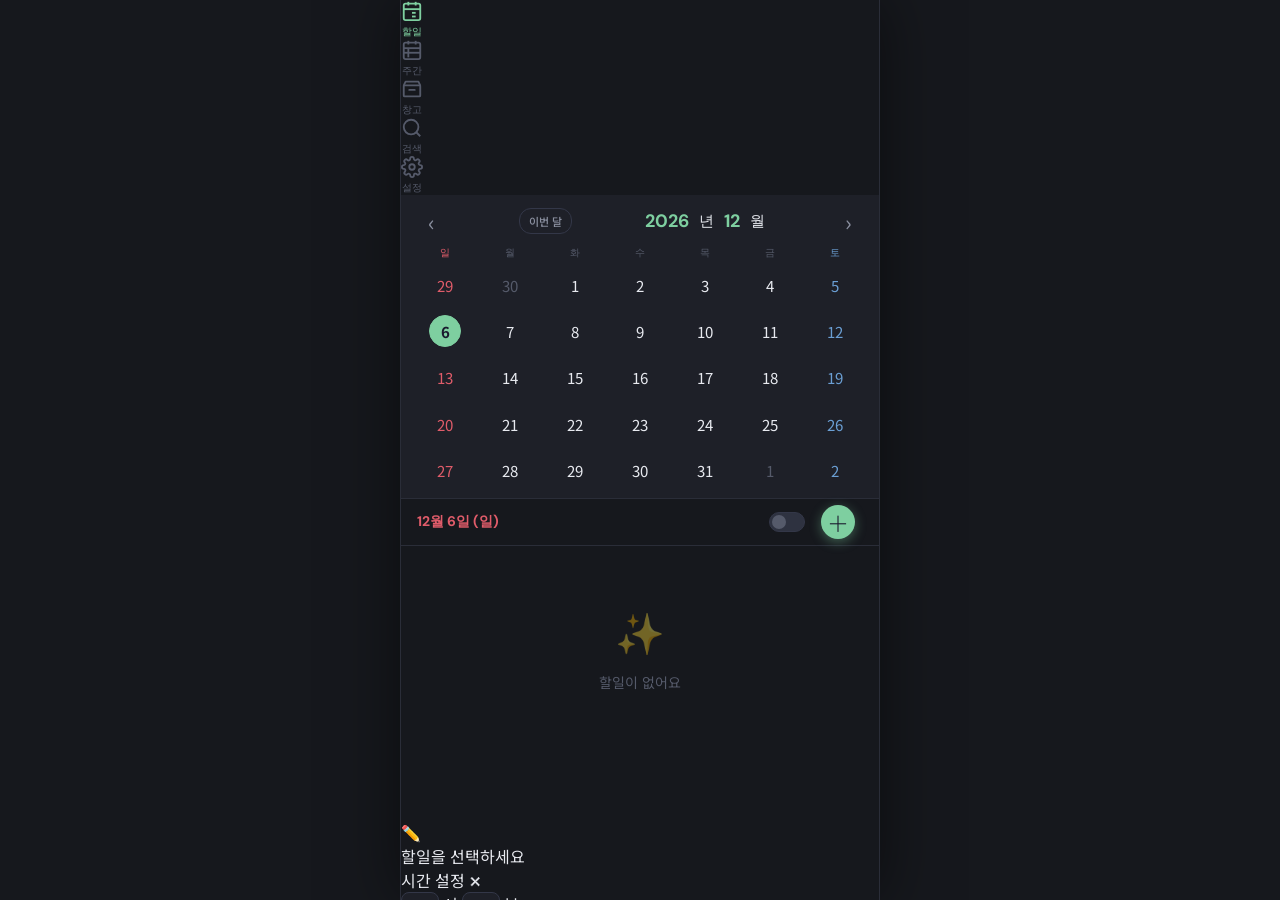
==== index-pc.html @ 47e77995 "Add files via upload" ====
<!DOCTYPE html>
<html lang="ko">
<head>
  <meta charset="UTF-8" />
  <meta name="viewport" content="width=device-width, initial-scale=1.0" />
  <meta name="theme-color" content="#1a1a2e" />
  
  <link rel="icon" href="favicon.png" type="image/png" />
  
  <title>똑비서 PC</title>
  <link rel="stylesheet" href="css/style.css" />
  <link rel="stylesheet" href="css/style-pc.css" />
  <link rel="preconnect" href="https://fonts.googleapis.com" />
  <link href="https://fonts.googleapis.com/css2?family=Noto+Sans+KR:wght@300;400;500;700&family=DM+Sans:wght@300;400;500&display=swap" rel="stylesheet" />
  <style>
    #splash-screen {
      position: fixed; inset: 0; background: #16181d;
      display: flex; align-items: center; justify-content: center; z-index: 9999;
    }
    #splash-logo { width: 420px; height: 420px; animation: splash-pulse 1.8s ease-in-out infinite; }
    @keyframes splash-pulse {
      0%,100% { opacity:1; transform:scale(1); }
      50%      { opacity:0.75; transform:scale(0.96); }
    }
    @keyframes spin { to { transform:rotate(360deg); } }
  </style>
</head>
<body class="pc-layout">
<script>
  if (localStorage.getItem('zq7k39xr_lightmode') === '1') document.body.classList.add('light-mode');
</script>

<!-- 스플래시 -->
<div id="splash-screen">
  <img id="splash-logo" src="logo2.png" alt="똑비서" />
  <script>
    (function () {
      // 저장된 테마를 스플래시 표시 전에 미리 적용 (배경색은 style.css의 테마별 규칙 사용)
      var LEGACY = { sage: 'light', navy: 'dark' };
      var COLORS = ['sky', 'rose', 'lavender', 'cream', 'apricot', 'mint', 'mocha', 'gray'];
      var t = localStorage.getItem('zq7k39xr_app-theme') || (localStorage.getItem('zq7k39xr_lightmode') === '1' ? 'light' : 'dark');
      if (LEGACY[t]) t = LEGACY[t];
      if (t === 'light') document.body.classList.add('light-mode');
      else if (COLORS.indexOf(t) !== -1) document.body.classList.add('theme-' + t, 'theme-active');
    })();
  </script>
</div>

<!-- ===== 앱: 3열 그리드 ===== -->
<div id="app" style="display:none">

  <!-- ── 좌측: 탭4개 + 달력 ── -->
  <div id="pc-left">

    <!-- 탭 버튼 4개 -->
    <div id="pc-nav-tabs">
      <button class="pc-nav-btn nav-btn active" data-tab="todo" id="nav-todo">
        <svg viewBox="0 0 24 24" fill="none" stroke="currentColor" stroke-width="2">
          <rect x="3" y="4" width="18" height="18" rx="2"/>
          <line x1="16" y1="2" x2="16" y2="6"/><line x1="8" y1="2" x2="8" y2="6"/>
          <line x1="3" y1="10" x2="21" y2="10"/>
          <line x1="8" y1="14" x2="8.01" y2="14" stroke-width="3"/><line x1="12" y1="14" x2="16" y2="14"/>
          <line x1="8" y1="18" x2="8.01" y2="18" stroke-width="3"/><line x1="12" y1="18" x2="16" y2="18"/>
        </svg>
        <span>할일</span>
      </button>
      <button class="pc-nav-btn nav-btn" data-tab="weekly" id="nav-weekly">
        <svg viewBox="0 0 24 24" fill="none" stroke="currentColor" stroke-width="2">
          <rect x="3" y="4" width="18" height="18" rx="2"/>
          <line x1="16" y1="2" x2="16" y2="6"/><line x1="8" y1="2" x2="8" y2="6"/>
          <line x1="3" y1="10" x2="21" y2="10"/>
          <line x1="3" y1="15" x2="21" y2="15"/>
          <line x1="8" y1="10" x2="8" y2="20"/>
        </svg>
        <span>주간</span>
      </button>
      <button class="pc-nav-btn nav-btn" data-tab="storage" id="nav-storage">
        <svg viewBox="0 0 24 24" fill="none" stroke="currentColor" stroke-width="2" stroke-linecap="round" stroke-linejoin="round">
          <path d="M3 8l2-4h14l2 4"/>
          <rect x="3" y="8" width="18" height="12" rx="1"/>
          <line x1="9" y1="13" x2="15" y2="13"/>
        </svg>
        <span>창고</span>
      </button>
      <button class="pc-nav-btn nav-btn" data-tab="search" id="nav-search">
        <svg viewBox="0 0 24 24" fill="none" stroke="currentColor" stroke-width="2">
          <circle cx="11" cy="11" r="8"/>
          <line x1="21" y1="21" x2="16.65" y2="16.65"/>
        </svg>
        <span>검색</span>
      </button>
      <button class="pc-nav-btn nav-btn" data-tab="settings" id="nav-settings">
        <svg viewBox="0 0 24 24" fill="none" stroke="currentColor" stroke-width="2">
          <circle cx="12" cy="12" r="3"/>
          <path d="M19.4 15a1.65 1.65 0 0 0 .33 1.82l.06.06a2 2 0 0 1-2.83 2.83l-.06-.06a1.65 1.65 0 0 0-1.82-.33 1.65 1.65 0 0 0-1 1.51V21a2 2 0 0 1-4 0v-.09A1.65 1.65 0 0 0 9 19.4a1.65 1.65 0 0 0-1.82.33l-.06.06a2 2 0 0 1-2.83-2.83l.06-.06A1.65 1.65 0 0 0 4.68 15a1.65 1.65 0 0 0-1.51-1H3a2 2 0 0 1 0-4h.09A1.65 1.65 0 0 0 4.6 9a1.65 1.65 0 0 0-.33-1.82l-.06-.06a2 2 0 0 1 2.83-2.83l.06.06A1.65 1.65 0 0 0 9 4.68a1.65 1.65 0 0 0 1-1.51V3a2 2 0 0 1 4 0v.09a1.65 1.65 0 0 0 1 1.51 1.65 1.65 0 0 0 1.82-.33l.06-.06a2 2 0 0 1 2.83 2.83l-.06.06A1.65 1.65 0 0 0 19.4 9a1.65 1.65 0 0 0 1.51 1H21a2 2 0 0 1 0 4h-.09a1.65 1.65 0 0 0-1.51 1z"/>
        </svg>
        <span>설정</span>
      </button>
    </div>

    <!-- 달력 (항상 표시) -->
    <div id="calendar-section">
      <div id="calendar-header">
        <button id="cal-prev" class="cal-nav">&#8249;</button>
        <button id="cal-thismonth-btn" class="cal-thismonth-btn">이번 달</button>
        <div id="cal-title">
          <span id="cal-year" class="cal-year-btn"></span>년
          <span id="cal-month" class="cal-month-btn"></span>월
        </div>
        <button id="cal-next" class="cal-nav">&#8250;</button>
      </div>
      <div id="calendar-weekdays">
        <span class="wd sun">일</span><span class="wd">월</span><span class="wd">화</span>
        <span class="wd">수</span><span class="wd">목</span><span class="wd">금</span><span class="wd sat">토</span>
      </div>
      <div id="calendar-grid"></div>
    </div>

    <!-- 달력 아래 남은 공간 -->
    <div id="pc-left-footer"></div>

  </div><!-- /pc-left -->

  <!-- ── 중앙: 날짜줄 + 할일목록 ── -->
  <div id="pc-center">

    <!-- 날짜줄: 년월일 + 토글 + 추가버튼 -->
    <div id="selected-date-bar">
      <span id="selected-date-label"></span><span id="lunar-date-label"></span>
      <div id="date-bar-actions" style="visibility:hidden">
        <button id="lightmode-toggle" title="라이트/다크 모드">
          <div class="lm-toggle-track"><div class="lm-toggle-thumb"></div></div>
        </button>
        <!-- JS 호환용, CSS로 숨김 -->
        <button id="cal-toggle-btn" style="display:none">
          <svg id="cal-toggle-icon" viewBox="0 0 24 24" fill="none" stroke="currentColor" stroke-width="2.5" stroke-linecap="round" stroke-linejoin="round">
            <polyline points="18 15 12 9 6 15"></polyline>
          </svg>
        </button>
        <button id="fab-add">＋</button>
      </div>
    </div>

    <!-- 할일 탭 -->
    <div id="tab-todo" class="tab-content active">
      <div id="todo-list-section">
        <ul id="todo-list"></ul>
      </div>
    </div>

    <!-- 주간 탭 -->
    <div id="tab-weekly" class="tab-content">
      <div id="weekly-header">
        <button id="week-prev" class="week-nav">&#8249;</button>
        <span id="week-range-label"></span>
        <div id="week-header-right">
          <button id="week-important-btn" class="week-filter-btn">중요</button>
          <button id="week-next" class="week-nav">&#8250;</button>
        </div>
      </div>
      <div id="week-day-row-wrap"><div id="week-day-row"></div></div>
      <div id="week-selected-bar"><span id="week-selected-label"></span></div>
      <div id="weekly-list-section"><div id="weekly-todo-list"></div></div>
    </div>

    <!-- 창고 탭 -->
    <div id="tab-storage" class="tab-content">
      <div id="storage-header">
        <span id="storage-header-title">곧 할 일들</span>
      </div>
      <div id="storage-list-section">
        <div id="storage-todo-list"></div>
      </div>
    </div>

    <!-- 검색 탭 -->
    <div id="tab-search" class="tab-content">
      <div id="search-container">
        <div id="search-input-wrap">
          <input type="text" id="search-input" placeholder="검색어를 입력하세요..." />
          <button id="search-clear">✕</button>
        </div>
        <ul id="search-results"></ul>
      </div>
    </div>

  </div><!-- /pc-center -->

  <!-- ── 우측: 모달 표시 영역 ── -->
  <div id="pc-right">
    <div id="pc-right-placeholder">
      <div class="pc-right-empty-icon">✏️</div>
      <div>할일을 선택하세요</div>
    </div>

    <!-- 할일 모달: #pc-right 안에 위치해야 position:absolute가 올바르게 동작 -->
    <div id="modal-overlay" class="hidden">
      <div id="modal-box">
        <div id="modal-header">
          <span id="modal-title-label">할일 추가</span>
          <button id="modal-close">✕</button>
        </div>
        <div id="modal-title-row">
          <input type="text" id="input-title" size="1" placeholder="할일을 입력하세요..." autocomplete="off" />
          <label id="detail-toggle-label">
            <input type="checkbox" id="detail-toggle" />
            <span>상세</span>
          </label>
        </div>
        <div id="detail-section" class="hidden">
          <div class="detail-row">
            <label class="detail-label">중요도</label>
            <div id="importance-btns">
              <button class="imp-btn" data-val="0">없음</button>
              <button class="imp-btn" data-val="1">낮음</button>
              <button class="imp-btn" data-val="2">보통</button>
              <button class="imp-btn" data-val="3">높음</button>
            </div>
            <div id="flags-column">
              <label id="weekly-flag-label">
                <input type="checkbox" id="input-weekly-flag" />
                <span>주간</span>
              </label>
              <label id="storage-flag-label">
                <input type="checkbox" id="storage-flag-toggle" />
                <span>창고</span>
              </label>
            </div>
          </div>
          <div class="detail-row">
            <label class="detail-label">메모</label>
            <textarea id="input-memo" cols="1" placeholder="메모 (선택사항)"></textarea>
          </div>
          <div class="detail-row">
            <label class="detail-label">날짜</label>
            <input type="date" id="input-date" />
          </div>
          <div class="detail-row">
            <label class="detail-label">상기</label>
            <input type="number" id="input-remind" placeholder="0" min="0" max="30" value="0" />
            <span class="detail-unit">일 전</span>
            <button id="repeat-btn" class="repeat-btn" title="반복 설정">🔁 반복</button>
            <div id="remind-flags-column">
              <div class="remind-flag-slot">
                <label id="checklist-toggle-label">
                  <input type="checkbox" id="checklist-toggle" />
                  <span>리스트</span>
                </label>
                <button id="checklist-open-btn" class="checklist-open-btn hidden">☑ 리스트</button>
              </div>
              <div class="remind-flag-slot">
                <label id="time-toggle-label">
                  <input type="checkbox" id="time-toggle" />
                  <span>시간</span>
                </label>
                <button id="time-open-btn" class="time-open-btn hidden">🕒 시간</button>
              </div>
            </div>
          </div>
        </div>
        <button id="modal-save">저장</button>
      </div>
    </div>

    <!-- 반복 설정 / 체크리스트 / 반복수정: #pc-right 안에서 하단에 표시 -->
    <div id="repeat-overlay" class="hidden">
      <div id="repeat-box">
        <div id="repeat-header">
          <span>반복 설정</span>
          <button id="repeat-modal-close">✕</button>
        </div>
        <div id="rtype-row">
          <button class="rtype-btn active" data-type="none">없음</button>
          <button class="rtype-btn" data-type="daily">매일</button>
          <button class="rtype-btn" data-type="weekly">매주</button>
          <button class="rtype-btn" data-type="monthly">매월</button>
          <button class="rtype-btn" data-type="yearly">매년</button>
          <button class="rtype-btn" data-type="custom">커스텀</button>
        </div>
        <div id="repeat-weekly-wrap" class="repeat-detail hidden">
          <label class="repeat-sub-label">요일 선택</label>
          <div id="repeat-weekday-btns">
            <button class="rday-btn" data-d="0">일</button><button class="rday-btn" data-d="1">월</button>
            <button class="rday-btn" data-d="2">화</button><button class="rday-btn" data-d="3">수</button>
            <button class="rday-btn" data-d="4">목</button><button class="rday-btn" data-d="5">금</button>
            <button class="rday-btn" data-d="6">토</button>
          </div>
        </div>
        <div id="repeat-monthly-wrap" class="repeat-detail hidden">
          <div id="repeat-monthly-mode-row">
            <button class="rmonth-mode-btn active" data-mode="day">N일</button>
            <button class="rmonth-mode-btn" data-mode="week">X째주 Y요일</button>
          </div>
          <div id="repeat-monthly-day-wrap" class="repeat-option">
            <label>매월</label>
            <input type="number" id="repeat-monthly-day" min="1" max="31" placeholder="1" />
            <span>일</span>
          </div>
          <div id="repeat-monthly-week-wrap" class="repeat-option hidden">
            <select id="repeat-monthly-week">
              <option value="1">첫째</option><option value="2">둘째</option>
              <option value="3">셋째</option><option value="4">넷째</option><option value="5">마지막</option>
            </select>
            <select id="repeat-monthly-weekday">
              <option value="0">일요일</option><option value="1">월요일</option><option value="2">화요일</option>
              <option value="3">수요일</option><option value="4">목요일</option><option value="5">금요일</option>
              <option value="6">토요일</option>
            </select>
          </div>
        </div>
        <div id="repeat-yearly-wrap" class="repeat-detail hidden">
          <div class="repeat-option">
            <label id="repeat-yearly-label">매년</label>
            <select id="repeat-yearly-month">
              <option value="1">1월</option><option value="2">2월</option><option value="3">3월</option>
              <option value="4">4월</option><option value="5">5월</option><option value="6">6월</option>
              <option value="7">7월</option><option value="8">8월</option><option value="9">9월</option>
              <option value="10">10월</option><option value="11">11월</option><option value="12">12월</option>
            </select>
            <input type="number" id="repeat-yearly-day" min="1" max="31" placeholder="1" />
            <span>일</span>
          </div>
          <div class="repeat-option" style="gap:16px;">
            <label class="repeat-end-label"><input type="checkbox" id="repeat-yearly-lunar" /><span>음력</span></label>
            <label class="repeat-end-label"><input type="checkbox" id="repeat-yearly-birthday" /><span>생일</span></label>
          </div>
        </div>
        <div id="repeat-custom-wrap" class="repeat-detail hidden">
          <div id="repeat-custom-unit-row" style="margin-bottom:10px;">
            <button class="rmonth-mode-btn rcustom-unit-btn active" data-unit="day">일</button>
            <button class="rmonth-mode-btn rcustom-unit-btn" data-unit="week">주</button>
            <button class="rmonth-mode-btn rcustom-unit-btn" data-unit="month">개월</button>
            <button class="rmonth-mode-btn rcustom-unit-btn" data-unit="year">년</button>
          </div>
          <div class="repeat-option">
            <label>매</label>
            <input type="number" id="repeat-custom-interval" min="2" max="999" placeholder="2" />
            <span id="repeat-custom-unit-label">일마다</span>
          </div>
        </div>
        <div class="repeat-option">
          <label class="repeat-end-label">
            <input type="checkbox" id="repeat-end-toggle" />
            <span>종료일 설정</span>
          </label>
          <div id="repeat-end-date-wrap" class="hidden">
            <input type="date" id="repeat-end-date" />
          </div>
        </div>
        <div id="repeat-footer">
          <button id="repeat-cancel-btn" class="repeat-footer-btn cancel">취소</button>
          <button id="repeat-confirm-btn" class="repeat-footer-btn confirm">확인</button>
        </div>
      </div>
    </div>

    <div id="checklist-overlay" class="hidden">
      <div id="checklist-box">
        <div id="checklist-header">
          <span>체크 리스트</span>
          <button id="checklist-modal-close">✕</button>
        </div>
        <div id="checklist-items"></div>
        <div id="checklist-add-row">
          <input type="text" id="checklist-input" size="1" placeholder="" autocomplete="off" />
          <button id="checklist-add-btn">＋</button>
        </div>
        <div id="checklist-footer">
          <button id="checklist-cancel-btn" class="checklist-footer-btn cancel">취소</button>
          <button id="checklist-confirm-btn" class="checklist-footer-btn confirm">확인</button>
        </div>
      </div>
    </div>

    <div id="time-overlay" class="hidden">
      <div id="time-box">
        <div id="time-header">
          <span>시간 설정</span>
          <button id="time-modal-close">✕</button>
        </div>
        <div id="time-select-row">
          <select id="time-hour"></select>
          <span class="time-unit">시</span>
          <select id="time-minute"></select>
          <span class="time-unit">분</span>
        </div>
        <div id="time-footer">
          <button id="time-delete-btn" class="time-footer-btn delete hidden">삭제</button>
          <button id="time-cancel-btn" class="time-footer-btn cancel">취소</button>
          <button id="time-confirm-btn" class="time-footer-btn confirm">확인</button>
        </div>
      </div>
    </div>

    <div id="repeat-edit-overlay" class="hidden">
      <div id="repeat-edit-box">
        <div class="rds-title">반복 일정 수정</div>
        <button class="rds-btn" id="repeat-edit-only">이 날짜만 수정</button>
        <button class="rds-btn" id="repeat-edit-from">이 날짜 이후 모두 수정</button>
        <button class="rds-btn" id="repeat-edit-all">전체 수정</button>
        <button class="rds-btn cancel" id="repeat-edit-cancel">취소</button>
      </div>
    </div>

  </div>

  <!-- ── 구분선 드래그 핸들 (위치는 style-pc.css의 CSS 변수로 계산) ── -->
  <div id="pc-resizer-left"  class="pc-resizer" role="separator" aria-orientation="vertical" aria-label="달력 영역 너비 조절" tabindex="0" title="드래그: 너비 조절 / 더블클릭: 기본값"></div>
  <div id="pc-resizer-right" class="pc-resizer" role="separator" aria-orientation="vertical" aria-label="세부내역 영역 너비 조절" tabindex="0" title="드래그: 너비 조절 / 더블클릭: 기본값"></div>

</div><!-- /app -->

<!-- ===== 설정 패널 ===== -->
<div id="settings-overlay" class="hidden"></div>
<div id="settings-panel" class="hidden">
  <div id="settings-panel-header">
    <span>설정</span>
    <button id="settings-close">✕</button>
  </div>
  <div id="settings-menu">
    <button class="settings-menu-item" id="menu-habits">
      <span class="settings-menu-icon">✅</span>
      <span class="settings-menu-label">습관 트래커</span>
      <span class="settings-menu-arrow">›</span>
    </button>
    <button class="settings-menu-item" id="menu-dday">
      <span class="settings-menu-icon">⏳</span>
      <span class="settings-menu-label">디데이</span>
      <span class="settings-menu-arrow">›</span>
    </button>
    <button class="settings-menu-item" id="menu-bucket">
      <span class="settings-menu-icon">🪣</span>
      <span class="settings-menu-label">버킷 리스트</span>
      <span class="settings-menu-arrow">›</span>
    </button>
    <button class="settings-menu-item" id="menu-repeats">
      <span class="settings-menu-icon">🔁</span>
      <span class="settings-menu-label">반복함</span>
      <span class="settings-menu-arrow">›</span>
    </button>
    <button class="settings-menu-item" id="menu-theme">
      <span class="settings-menu-icon">🎨</span>
      <span class="settings-menu-label">테마</span>
      <span class="settings-menu-arrow">›</span>
    </button>
    <button class="settings-menu-item" id="menu-stats">
      <span class="settings-menu-icon">📊</span>
      <span class="settings-menu-label">통계</span>
      <span class="settings-menu-arrow">›</span>
    </button>
    <button class="settings-menu-item" id="menu-backup-export">
      <span class="settings-menu-icon">💾</span>
      <span class="settings-menu-label">백업 내보내기</span>
      <span class="settings-menu-arrow">›</span>
    </button>
    <button class="settings-menu-item" id="menu-backup-import">
      <span class="settings-menu-icon">📂</span>
      <span class="settings-menu-label">백업 불러오기</span>
      <span class="settings-menu-arrow">›</span>
    </button>
  </div>
</div>

<!-- ===== 반복함 패널 ===== -->
<div id="repeats-panel" class="hidden">
  <div id="repeats-panel-header">
    <button id="repeats-back">‹</button>
    <span>반복함</span>
  </div>
  <div id="repeats-list"></div>
</div>

<!-- ===== 반복 설정 모달 (구 위치 제거 — pc-right 안으로 이동됨) ===== -->

<!-- ===== 액션 팝업 (PC에서 CSS 숨김, JS 호환용) ===== -->
<div id="action-popup" class="hidden">
  <div id="action-box">
    <input type="date" id="action-date-picker" />
    <button class="action-btn" id="action-tomorrow">📅 1일 뒤</button>
    <button class="action-btn" id="action-pick-date">🗓 날짜 선택</button>
    <button class="action-btn danger" id="action-delete">🗑 삭제</button>
  </div>
</div>

<!-- ===== 년도 팝업 ===== -->
<div id="year-popup" class="hidden">
  <div id="year-box">
    <label>년도 입력</label>
    <input type="number" id="year-input" min="1900" max="2100" />
    <div id="year-btns">
      <button id="year-cancel">취소</button>
      <button id="year-confirm">확인</button>
    </div>
  </div>
</div>

<!-- ===== 월 팝업 ===== -->
<div id="month-popup" class="hidden">
  <div id="month-box">
    <div id="month-grid">
      <button class="month-btn" data-m="1">1월</button><button class="month-btn" data-m="2">2월</button>
      <button class="month-btn" data-m="3">3월</button><button class="month-btn" data-m="4">4월</button>
      <button class="month-btn" data-m="5">5월</button><button class="month-btn" data-m="6">6월</button>
      <button class="month-btn" data-m="7">7월</button><button class="month-btn" data-m="8">8월</button>
      <button class="month-btn" data-m="9">9월</button><button class="month-btn" data-m="10">10월</button>
      <button class="month-btn" data-m="11">11월</button><button class="month-btn" data-m="12">12월</button>
    </div>
  </div>
</div>

<!-- ===== 공유 JS (기존 파일 그대로, 수정 없음) ===== -->
<script src="js/config.js"></script>
<script src="js/db.js"></script>
<script src="js/sync.js"></script>
<script src="js/lunar.min.js"></script>
<script src="js/calendar.js"></script>
<script src="js/repeat.js"></script>
<script src="js/modal.js"></script>
<script src="js/gesture.js"></script>
<script src="js/todo.js"></script>
<script src="js/search.js"></script>
<script src="js/weekly.js"></script>
<script src="js/storage.js"></script>
<script src="js/settings.js"></script>
<script src="js/sound.js"></script>
<script src="js/app.js"></script>

<!-- ===== PC 전용 스크립트 ===== -->
<script>
/* =============================================
   PC 전용 로직
   — modal.js 로직 100% 그대로 사용
   — 우측 패널에 모달이 표시되도록 CSS로 처리
   — 드롭다운(액션 팝업 대체)만 JS로 처리
   IDB 로직 일체 미수정
   ============================================= */

let _pcLastDropdownRect = null;
let _pcLastMenuBtn = null;

/* ── 마지막 클릭된 메뉴 버튼 추적 (weekly 탭 대응) ── */
document.addEventListener('click', e => {
  const btn = e.target.closest('.todo-menu-btn');
  if (btn) _pcLastMenuBtn = btn;
}, true);

/* ── PC: 달력 슬라이드 애니메이션 비활성화 ── */
window.animateCalendar = function(dir) {
  renderCalendar();
};

/* ── PC: 반복 삭제 옵션 시트 — #action-popup 대신 드롭다운으로 표시 ── */
window.showRepeatDeleteSheet = function(masterId, dateStr, fromWeekly) {
  // rect를 먼저 저장한 뒤 드롭다운 닫기
  const savedRect = _pcLastDropdownRect || (_pcLastMenuBtn ? _pcLastMenuBtn.getBoundingClientRect() : null);
  pcCloseDropdown();
  const old = document.getElementById('pc-repeat-delete-sheet');
  if (old) old.remove();

  const sheet = document.createElement('div');
  sheet.id = 'pc-repeat-delete-sheet';
  sheet.style.cssText = `
    position:fixed;z-index:600;
    background:var(--bg-elevated);
    border:1px solid var(--border-light);
    border-radius:var(--radius);
    box-shadow:0 8px 24px rgba(0,0,0,0.3);
    min-width:210px;overflow:hidden;font-family:var(--font-main);
  `;
  const rect = savedRect;
  let top  = rect ? rect.bottom + 4 : 200;
  let left = rect ? rect.right - 215 : 200;
  if (left < 8) left = 8;
  if (top + 170 > window.innerHeight) top = rect ? rect.top - 174 : 200;
  sheet.style.top  = top  + 'px';
  sheet.style.left = left + 'px';

  const title = document.createElement('div');
  title.style.cssText = 'padding:10px 16px 8px;font-size:12px;color:var(--text-muted);border-bottom:1px solid var(--border);';
  title.textContent = '반복 일정 삭제';
  sheet.appendChild(title);

  const options = [
    { label: '이 날짜만 삭제',        fn: async () => { await deleteRepeatOnlyDate(masterId, dateStr); showToast('이 날짜만 삭제했어요'); } },
    { label: '이 날짜 이후 모두 삭제', fn: async () => { await deleteRepeatFromDate(masterId, dateStr); showToast('이후 반복을 삭제했어요'); } },
    { label: '전체 반복 삭제',         fn: async () => { await deleteRepeatAll(masterId); showToast('반복 일정을 삭제했어요'); } },
  ];

  options.forEach(({ label, fn }) => {
    const btn = document.createElement('button');
    btn.style.cssText = `display:block;width:100%;padding:11px 16px;font-size:13px;text-align:left;
      border:none;border-bottom:1px solid var(--border);background:none;cursor:pointer;
      font-family:var(--font-main);color:${label.includes('전체') ? 'var(--danger)' : 'var(--text-primary)'};`;
    btn.textContent = label;
    btn.addEventListener('mouseover', () => btn.style.background = 'var(--bg-hover)');
    btn.addEventListener('mouseout',  () => btn.style.background = 'none');
    btn.addEventListener('click', async () => {
      sheet.remove();
      try {
        await fn();
        if (fromWeekly) await loadWeekly();
        else { await loadTodos(); updateMonthDots(); }
      } catch(e) { showToast('오류가 발생했어요'); }
    });
    sheet.appendChild(btn);
  });

  const cancel = document.createElement('button');
  cancel.style.cssText = `display:block;width:100%;padding:11px 16px;font-size:13px;
    text-align:center;border:none;background:none;cursor:pointer;color:var(--text-muted);font-family:var(--font-main);`;
  cancel.textContent = '취소';
  cancel.addEventListener('click', () => sheet.remove());
  sheet.appendChild(cancel);

  document.body.appendChild(sheet);
  setTimeout(() => {
    document.addEventListener('click', function outsideClose(e) {
      if (!sheet.contains(e.target)) { sheet.remove(); document.removeEventListener('click', outsideClose); }
    });
  }, 10);
};
(function() {
  const wrapDelete = (fnName) => {
    const _orig = window[fnName];
    window[fnName] = async function(...args) {
      const result = await _orig(...args);
      closeModal();
      return result;
    };
  };
  wrapDelete('deleteTodo');
  wrapDelete('deleteRepeatAll');
  wrapDelete('deleteRepeatFromDate');
  wrapDelete('deleteRepeatOnlyDate');
})();

/* ── PC: 메모 URL 링크 미리보기 ── */
function pcUpdateMemoLinks() {
  const memo = document.getElementById('input-memo');
  if (!memo) return;

  let linkBox = document.getElementById('pc-memo-links');

  const urlRegex = /https?:\/\/[^\s\n"'<>]+/g;
  const urls = (memo.value || '').match(urlRegex);

  if (!urls || urls.length === 0) {
    if (linkBox) linkBox.style.display = 'none';
    return;
  }

  if (!linkBox) {
    linkBox = document.createElement('div');
    linkBox.id = 'pc-memo-links';
    linkBox.style.cssText = `
      padding: 6px 12px 2px;
      display: flex; flex-direction: column; gap: 4px;
    `;
    // 메모 행 바로 뒤, 날짜 행 앞에 삽입
    const memoRow = memo.closest('.detail-row');
    if (memoRow && memoRow.nextElementSibling) {
      memoRow.parentNode.insertBefore(linkBox, memoRow.nextElementSibling);
    }
  }

  linkBox.innerHTML = '';
  linkBox.style.display = 'flex';

  // 중복 제거
  [...new Set(urls)].forEach(url => {
    const a = document.createElement('a');
    a.href = url;
    a.target = '_blank';
    a.rel = 'noopener noreferrer';
    a.textContent = url.length > 50 ? url.slice(0, 50) + '…' : url;
    a.style.cssText = `
      font-size: 12px;
      color: var(--accent);
      text-decoration: underline;
      word-break: break-all;
      cursor: pointer;
    `;
    linkBox.appendChild(a);
  });
}

/* 모달 열릴 때 링크 미리보기 업데이트 */
(function() {
  function refreshLinks() {
    const memo = document.getElementById('input-memo');
    if (memo) pcUpdateMemoLinks();
  }
  const _origOpen = window.openEditModal;
  window.openEditModal = function(todo) {
    _origOpen(todo);
    setTimeout(refreshLinks, 60);
  };
  const _origAdd = window.openAddModal;
  if (_origAdd) {
    window.openAddModal = function(...args) {
      _origAdd(...args);
      setTimeout(refreshLinks, 60);
    };
  }
})();

/* 메모 입력 중에도 링크 감지 업데이트 */
document.addEventListener('input', e => {
  if (e.target.id === 'input-memo') pcUpdateMemoLinks();
});

/* 모달 닫힐 때 링크 박스 제거 */
(function() {
  const _origClose = window.closeModal;
  window.closeModal = function(...args) {
    const lb = document.getElementById('pc-memo-links');
    if (lb) lb.remove();
    _origClose(...args);
  };
})();

/* ── 메모 자동 번호 리스트 — aimemo 방식 (keydown + beforeinput + input) ── */
(function() {
  function attachMemoNumbering() {
    const ta = document.getElementById('input-memo');
    if (!ta || ta._aimemoAttached) return;
    ta._aimemoAttached = true;
    let mode = null; // null | 'bullet' | 'number'

    // ── 커서 위치를 textarea 뷰포트 안으로 스크롤 ──
    // JS로 value를 직접 조작하면 브라우저가 scrollTop을 자동 갱신하지 않아
    // 커서가 한 줄 위에 머무는 버그가 발생하므로 수동으로 보정한다.
    // mirror div 방식: word-wrap된 실제 픽셀 높이를 반영하여 계산한다.
    let _mirror = null;
    function _getMirror(el) {
      if (!_mirror) {
        _mirror = document.createElement('div');
        _mirror.style.cssText = [
          'position:absolute', 'top:-9999px', 'left:-9999px',
          'visibility:hidden', 'white-space:pre-wrap', 'word-wrap:break-word',
          'overflow-wrap:break-word', 'border:0', 'margin:0'
        ].join(';');
        document.body.appendChild(_mirror);
      }
      const s = window.getComputedStyle(el);
      ['font-size','font-family','font-weight','line-height',
       'padding-top','padding-bottom','padding-left','padding-right',
       'border-top-width','border-bottom-width','box-sizing'].forEach(p => {
        _mirror.style[p] = s[p];
      });
      _mirror.style.width = el.clientWidth + 'px';
      return _mirror;
    }
    function scrollCursorIntoView(el) {
      const pos = el.selectionStart;
      const textBefore = el.value.substring(0, pos);
      const m = _getMirror(el);
      const escaped = textBefore.replace(/&/g,'&amp;').replace(/</g,'&lt;').replace(/\n$/,'\n\u200b');
      m.innerHTML = escaped + '<span id="_cur_marker">\u200b</span>';
      const marker = m.querySelector('#_cur_marker');
      if (!marker) return;
      const mirrorRect = m.getBoundingClientRect();
      const markerRect = marker.getBoundingClientRect();
      const cursorY    = markerRect.top - mirrorRect.top;
      const s          = window.getComputedStyle(el);
      const lineHeight = parseFloat(s.lineHeight) || parseFloat(s.fontSize) * 1.5;
      const visibleBottom = el.scrollTop + el.clientHeight;
      if (cursorY + lineHeight > visibleBottom) {
        el.scrollTop = cursorY + lineHeight - el.clientHeight + lineHeight;
      } else if (cursorY < el.scrollTop) {
        el.scrollTop = cursorY;
      }
    }

    function handleSpace(preventFn) {
      const start = ta.selectionStart;
      const before = ta.value.substring(0, start);
      const lines = before.split('\n');
      const curLine = lines[lines.length - 1];
      const numMatch = curLine.match(/^(\d+)\.$/);
      if (numMatch && mode !== 'number') {
        preventFn();
        const lineStart = before.lastIndexOf('\n') + 1;
        ta.value = ta.value.substring(0, lineStart) + numMatch[1] + '. ' + ta.value.substring(start);
        ta.selectionStart = ta.selectionEnd = lineStart + numMatch[1].length + 2;
        mode = 'number';
        scrollCursorIntoView(ta);
        return true;
      }
      if (curLine === '*' && mode !== 'bullet') {
        preventFn();
        const lineStart = before.lastIndexOf('\n') + 1;
        ta.value = ta.value.substring(0, lineStart) + '• ' + ta.value.substring(start);
        ta.selectionStart = ta.selectionEnd = lineStart + 2;
        mode = 'bullet';
        scrollCursorIntoView(ta);
        return true;
      }
      return false;
    }

    function handleEnter(preventFn, isShift) {
      if (!mode) return false;
      if (isShift) {
        preventFn();
        const start = ta.selectionStart;
        const before = ta.value.substring(0, start);
        const after = ta.value.substring(ta.selectionEnd);
        ta.value = before + '\n' + after;
        ta.selectionStart = ta.selectionEnd = start + 1;
        scrollCursorIntoView(ta);
        return true;
      }
      preventFn();
      const start = ta.selectionStart;
      const before = ta.value.substring(0, start);
      const after = ta.value.substring(ta.selectionEnd);
      const lines = before.split('\n');
      const curLine = lines[lines.length - 1];
      if (mode === 'bullet') {
        if (curLine === '• ') {
          ta.value = before.slice(0, -2) + '\n' + after;
          ta.selectionStart = ta.selectionEnd = start - 2 + 1;
          mode = null; return true;
        }
        const insert = '\n• ';
        ta.value = before + insert + after;
        ta.selectionStart = ta.selectionEnd = start + insert.length;
      } else if (mode === 'number') {
        const match = curLine.match(/^(\d+)\.\s/);
        if (match && curLine === match[0]) {
          const trim2 = before.slice(0, -match[0].length);
          ta.value = trim2 + '\n' + after;
          ta.selectionStart = ta.selectionEnd = trim2.length + 1;
          mode = null; return true;
        }
        const nextNum = match ? parseInt(match[1]) + 1 : 1;
        const insert = '\n' + nextNum + '. ';
        const afterLines = after.split('\n');
        let renumFrom = nextNum + 1;
        let inSameBlock = true; // 같은 그룹 내에서만 재번호
        const renumberedAfter = afterLines.map((line, idx) => {
          if (idx === 0) return line;
          const lm = line.match(/^(\d+)(\.\s)/);
          if (lm && inSameBlock) return renumFrom++ + lm[2] + line.slice(lm[0].length);
          if (!lm) inSameBlock = false; // 빈 줄/일반 텍스트 → 그룹 끊김
          return line;
        }).join('\n');
        ta.value = before + insert + renumberedAfter;
        ta.selectionStart = ta.selectionEnd = start + insert.length;
      }
      scrollCursorIntoView(ta);
      return true;
    }

    function renumberAll() {
      const pos = ta.selectionStart;
      const lines = ta.value.split('\n');
      let inBlock = false, blockStart = 0, blockOffset = 0, changed = false;
      const result = lines.map(line => {
        const m = line.match(/^(\d+)(\.\s)([\s\S]*)$/);
        if (m) {
          if (!inBlock) { inBlock = true; blockStart = parseInt(m[1], 10); blockOffset = 0; }
          const expected = blockStart + blockOffset++;
          const newLine = expected + m[2] + m[3];
          if (newLine !== line) changed = true;
          return newLine;
        } else { inBlock = false; return line; }
      });
      if (!changed) return;
      const oldLines = lines, newLines = result;
      let oldOffset = 0, newOffset = 0;
      for (let i = 0; i < oldLines.length; i++) {
        const oldEnd = oldOffset + oldLines[i].length + (i < oldLines.length - 1 ? 1 : 0);
        const newEnd = newOffset + newLines[i].length + (i < newLines.length - 1 ? 1 : 0);
        if (pos <= oldEnd) {
          const posInLine = pos - oldOffset;
          const om = oldLines[i].match(/^(\d+\.\s)/);
          const nm = newLines[i].match(/^(\d+\.\s)/);
          const diff = nm && om ? nm[1].length - om[1].length : 0;
          const newPos = newOffset + Math.max(nm ? nm[1].length : 0, posInLine + diff);
          ta.value = newLines.join('\n');
          ta.selectionStart = ta.selectionEnd = newPos;
          requestAnimationFrame(() => scrollCursorIntoView(ta));
          return;
        }
        oldOffset = oldEnd; newOffset = newEnd;
      }
      ta.value = newLines.join('\n');
      ta.selectionStart = ta.selectionEnd = pos;
      requestAnimationFrame(() => scrollCursorIntoView(ta));
    }

    ta.addEventListener('keydown', function(e) {
      let handled = false;
      if (e.key === ' ') handled = handleSpace(() => e.preventDefault());
      else if (e.key === 'Enter') handled = handleEnter(() => e.preventDefault(), e.shiftKey);
      if (handled) requestAnimationFrame(() => scrollCursorIntoView(ta));
    });

    ta.addEventListener('beforeinput', function(e) {
      let handled = false;
      if (e.inputType === 'insertText' && e.data === ' ')
        handled = handleSpace(() => e.preventDefault());
      else if (e.inputType === 'insertLineBreak' || (e.inputType === 'insertText' && e.data === '\n'))
        handled = handleEnter(() => e.preventDefault(), false);
      if (handled) requestAnimationFrame(() => scrollCursorIntoView(ta));
    });

    ta.addEventListener('input', function() {
      if (ta.value === '') { mode = null; return; }
      if (mode === 'number') renumberAll();
    });

    // 모달 열릴 때 mode 리셋
    ta._memoModeReset = function() { mode = null; };
  }

  // DOMContentLoaded 후 input-memo가 이미 있으면 바로, 없으면 모달 열릴 때 부착
  document.addEventListener('DOMContentLoaded', () => {
    attachMemoNumbering();
  });

  // openEditModal / openAddModal 래핑: mode 리셋 + 늦게 생성된 ta 대응
  const _wrapOpen = function(orig) {
    return function(...args) {
      orig(...args);
      setTimeout(() => {
        const ta = document.getElementById('input-memo');
        if (ta && ta._memoModeReset) ta._memoModeReset();
        attachMemoNumbering();
      }, 0);
      // 모달을 열 때마다 메모 textarea 스크롤을 항상 최상단으로 리셋
      requestAnimationFrame(() => {
        const ta = document.getElementById('input-memo');
        if (ta) ta.scrollTop = 0;
      });
    };
  };
  if (window.openEditModal) window.openEditModal = _wrapOpen(window.openEditModal);
  if (window.openAddModal)  window.openAddModal  = _wrapOpen(window.openAddModal);

})();

/* ── PC: 할일창(A)에 종속된 하단 창(B: 반복/리스트/시간/반복수정)을 함께 닫기 ──
   — A를 닫을 때, 할일 클릭/추가로 A를 새로 띄울 때 B를 먼저 닫음
   — 확인하지 않은 B의 편집 내용은 각 창의 '취소'와 동일하게 처리(저장 안 함) */
(function() {
  function pcCloseSubPanels() {
    const isOpen = id => {
      const el = document.getElementById(id);
      return el && !el.classList.contains('hidden');
    };
    if (isOpen('repeat-edit-overlay')) closeRepeatEditOverlay();
    if (isOpen('repeat-overlay'))      closeRepeatModal();
    if (isOpen('checklist-overlay'))   closeChecklistModal(false);
    if (isOpen('time-overlay'))        closeTimeModal(false);
  }
  const _wrapWithSubClose = function(orig) {
    return function(...args) {
      pcCloseSubPanels();
      return orig(...args);
    };
  };
  if (window.closeModal)    window.closeModal    = _wrapWithSubClose(window.closeModal);
  if (window.openEditModal) window.openEditModal = _wrapWithSubClose(window.openEditModal);
  if (window.openAddModal)  window.openAddModal  = _wrapWithSubClose(window.openAddModal);
})();

(function() {
  const _orig = window.openActionPopup;
  window.openActionPopup = function(id, fromWeekly, targetDate, todo) {
    _orig(id, fromWeekly, targetDate, todo);
    document.getElementById('action-popup').classList.add('hidden');
    pcShowDropdown(id, fromWeekly, targetDate, todo);
  };
})();

/* ── PC 드롭다운 ── */
function pcShowDropdown(id, fromWeekly, targetDate, todo) {
  pcCloseDropdown();

  let refEl = null;
  document.querySelectorAll('[data-id]').forEach(el => {
    if (String(el.dataset.id) === String(id)) {
      refEl = el.querySelector('.todo-menu-btn') || el;
    }
  });
  // weekly 탭은 data-id 없음 → 마지막 클릭된 메뉴 버튼 사용
  if (!refEl) refEl = _pcLastMenuBtn;
  if (!refEl) return;

  const rect = _pcLastMenuBtn ? _pcLastMenuBtn.getBoundingClientRect() : _pcLastDropdownRect;
  _pcLastDropdownRect = rect;

  const dd = document.createElement('div');
  dd.id = 'pc-action-dropdown';

  let top  = rect.bottom + 4;
  let left = rect.right - 160;
  if (left < 8) left = 8;
  if (top + 140 > window.innerHeight) top = rect.top - 144;

  dd.style.top  = top  + 'px';
  dd.style.left = left + 'px';

  const btns = [
    { text: '📅 1일 뒤',   danger: false, onClick: () => document.getElementById('action-tomorrow').click() },
    { text: '🗓 날짜 선택', danger: false, onClick: () => pcPickDate(id, fromWeekly, targetDate) },
    { text: '🗑 삭제',     danger: true,  onClick: () => document.getElementById('action-delete').click() },
  ];
  btns.forEach(b => {
    const btn = document.createElement('button');
    btn.className = 'pc-dropdown-btn' + (b.danger ? ' danger' : '');
    btn.textContent = b.text;
    btn.addEventListener('click', () => { pcCloseDropdown(); b.onClick(); });
    dd.appendChild(btn);
  });

  document.body.appendChild(dd);
  setTimeout(() => document.addEventListener('click', pcCloseDropdownOutside), 10);
}

function pcCloseDropdown() {
  const el = document.getElementById('pc-action-dropdown');
  if (el) el.remove();
  document.removeEventListener('click', pcCloseDropdownOutside);
}
function pcCloseDropdownOutside(e) {
  const dd = document.getElementById('pc-action-dropdown');
  if (dd && !dd.contains(e.target)) pcCloseDropdown();
}

/* ── 날짜 선택: 커스텀 달력 팝업 ── */
function pcPickDate(id, fromWeekly, targetDate, onSelect) {
  const existing = document.getElementById('pc-date-picker-popup');
  if (existing) existing.remove();

  const initDate = targetDate || AppState.selectedDate;
  let pickerYear  = parseInt(initDate.split('-')[0]);
  let pickerMonth = parseInt(initDate.split('-')[1]);

  const popup = document.createElement('div');
  popup.id = 'pc-date-picker-popup';
  popup.style.cssText = `
    position: fixed; z-index: 600;
    background: var(--bg-elevated);
    border: 1px solid var(--border-light);
    border-radius: 16px;
    box-shadow: 0 12px 40px rgba(0,0,0,0.45);
    padding: 20px; width: 420px;
    user-select: none; font-family: var(--font-main);
  `;

  const centerEl = document.getElementById('pc-center');
  const cr = centerEl ? centerEl.getBoundingClientRect() : { left: 0, top: 0, width: window.innerWidth, height: window.innerHeight };
  popup.style.left = Math.round(cr.left + (cr.width - 420) / 2) + 'px';
  popup.style.top  = Math.round(cr.top  + (cr.height - 420) / 2) + 'px';

  function renderPicker() {
    popup.innerHTML = '';

    const header = document.createElement('div');
    header.style.cssText = 'display:flex;align-items:center;justify-content:space-between;margin-bottom:16px;';

    const prevBtn = document.createElement('button');
    prevBtn.textContent = '‹';
    prevBtn.style.cssText = 'font-size:28px;color:var(--text-secondary);background:none;border:none;cursor:pointer;width:36px;height:36px;border-radius:50%;display:flex;align-items:center;justify-content:center;';
    prevBtn.addEventListener('click', (e) => {
      e.stopPropagation();
      pickerMonth--; if (pickerMonth < 1) { pickerMonth = 12; pickerYear--; }
      renderPicker();
    });

    const titleEl = document.createElement('div');
    titleEl.style.cssText = 'font-size:18px;font-weight:700;color:var(--text-primary);';
    titleEl.textContent = `${pickerYear}년 ${pickerMonth}월`;

    const nextBtn = document.createElement('button');
    nextBtn.textContent = '›';
    nextBtn.style.cssText = prevBtn.style.cssText;
    nextBtn.addEventListener('click', (e) => {
      e.stopPropagation();
      pickerMonth++; if (pickerMonth > 12) { pickerMonth = 1; pickerYear++; }
      renderPicker();
    });

    const thisMonthBtn = document.createElement('button');
    thisMonthBtn.textContent = '이번 달';
    thisMonthBtn.style.cssText = 'font-size:11px;font-weight:600;color:var(--accent);background:var(--accent-glow);border:1px solid var(--accent);cursor:pointer;padding:4px 10px;border-radius:12px;white-space:nowrap;margin-left:4px;';
    thisMonthBtn.addEventListener('click', (e) => {
      e.stopPropagation();
      const today = new Date();
      pickerYear  = today.getFullYear();
      pickerMonth = today.getMonth() + 1;
      popup.dataset.todayPick = toLocalDateStr(today);
      renderPicker();
    });

    const closeBtn = document.createElement('button');
    closeBtn.textContent = '✕';
    closeBtn.style.cssText = 'font-size:16px;color:var(--text-muted);background:none;border:none;cursor:pointer;width:32px;height:32px;border-radius:50%;display:flex;align-items:center;justify-content:center;margin-left:4px;';
    closeBtn.addEventListener('click', (e) => { e.stopPropagation(); popup.remove(); });

    header.appendChild(prevBtn);
    header.appendChild(titleEl);
    header.appendChild(nextBtn);
    header.appendChild(thisMonthBtn);
    header.appendChild(closeBtn);
    popup.appendChild(header);

    const wdays = document.createElement('div');
    wdays.style.cssText = 'display:grid;grid-template-columns:repeat(7,1fr);margin-bottom:6px;';
    ['일','월','화','수','목','금','토'].forEach((d, i) => {
      const span = document.createElement('div');
      span.textContent = d;
      span.style.cssText = `text-align:center;font-size:13px;font-weight:600;padding:4px 0;color:${i===0?'var(--danger)':i===6?'var(--sat)':'var(--text-muted)'};`;
      wdays.appendChild(span);
    });
    popup.appendChild(wdays);

    const grid = document.createElement('div');
    grid.style.cssText = 'display:grid;grid-template-columns:repeat(7,1fr);gap:2px;';

    const firstDay = new Date(pickerYear, pickerMonth - 1, 1).getDay();
    const lastDate = new Date(pickerYear, pickerMonth, 0).getDate();
    const todayStr2   = toLocalDateStr(new Date());
    const highlightDate = popup.dataset.todayPick || initDate;

    for (let i = 0; i < firstDay; i++) grid.appendChild(document.createElement('div'));

    for (let d = 1; d <= lastDate; d++) {
      const dateStr = `${pickerYear}-${String(pickerMonth).padStart(2,'0')}-${String(d).padStart(2,'0')}`;
      const cell = document.createElement('button');
      cell.textContent = d;
      const isToday    = dateStr === todayStr2;
      const isSelected = dateStr === highlightDate;
      const dow = new Date(pickerYear, pickerMonth - 1, d).getDay();
      const color = dow === 0 ? 'var(--danger)' : dow === 6 ? 'var(--sat)' : 'var(--text-primary)';
      cell.style.cssText = `
        aspect-ratio:1;width:100%;border:none;cursor:pointer;border-radius:50%;
        font-size:16px;font-weight:${isToday||isSelected?'700':'400'};
        background:${isSelected?'var(--accent)':isToday?'var(--accent-glow)':'none'};
        color:${isSelected?'#1a1a2e':color};
        display:flex;align-items:center;justify-content:center;transition:background 0.12s;
      `;
      cell.addEventListener('mouseover', () => { if (!isSelected) cell.style.background = 'var(--bg-hover)'; });
      cell.addEventListener('mouseout',  () => { if (!isSelected) cell.style.background = isToday ? 'var(--accent-glow)' : 'none'; });
      cell.addEventListener('click', async (e) => {
        e.stopPropagation();
        popup.remove();
        try {
          if (typeof onSelect === 'function') {
            // 창고 등 다른 용도: 커스텀 콜백 사용
            await onSelect(dateStr);
          } else {
            // 기존 할일/주간 기본 동작 (변경 없음)
            await moveTodoDate(id, dateStr);
            showToast('날짜를 변경했어요');
            if (fromWeekly) await loadWeekly();
            else { await loadTodos(); updateMonthDots(); }
          }
        } catch(e2) { showToast('오류가 발생했어요'); }
      });
      grid.appendChild(cell);
    }
    popup.appendChild(grid);
  }

  renderPicker();
  document.body.appendChild(popup);
  setTimeout(() => {
    document.addEventListener('click', function outsideClose(e) {
      if (!popup.contains(e.target)) {
        popup.remove();
        document.removeEventListener('click', outsideClose);
      }
    });
  }, 10);
}

</script>


<script>
/* ── 구분선 드래그로 3분할 너비 조절 ──
   우선순위: 가운데(할일목록) > 좌측(달력) > 우측(세부내역)
   창이 좁아지면 우측부터 줄이고, 그다음 좌측을 줄임.
   조절한 너비는 사용하는 동안에만 유지(저장 안 함) → 다시 접속하면 기본 크기.
   창을 다시 넓히면 조절해둔 너비로 복귀. 더블클릭 = 기본값. */
(function () {
  const MIN   = { L: 260, C: 320, R: 220 };  // 1차 최소폭
  const FLOOR = { L: 240, R: 180 };          // 아주 좁을 때 2차 최소폭
  const root  = document.documentElement;
  const hL = document.getElementById('pc-resizer-left');
  const hR = document.getElementById('pc-resizer-right');
  if (!hL || !hR) return;

  const pref = { L: null, R: null };   // null = 기본값(창 크기에 따라 자동). 메모리에만 보관
  const cur  = { l: 0, r: 0 };                       // 실제 적용 중인 값

  const clamp = (v, lo, hi) => Math.max(lo, Math.min(hi, v));
  const winW  = () => root.clientWidth || window.innerWidth;

  // 기본값: 기존 레이아웃과 같은 비율
  function wantL(W) { return pref.L != null ? pref.L : clamp(W * 0.3714, 364, 520); }
  function wantR(W, l) { return pref.R != null ? pref.R : clamp((W - l) / 2.4, 240, 600); }

  // 공간이 부족하면 우측 → 좌측 → 우측(2차) → 좌측(2차) 순으로 줄임
  function fit(W) {
    let l = Math.max(wantL(W), MIN.L);
    let r = Math.max(wantR(W, l), MIN.R);
    let over = l + r + MIN.C - W, d;
    if (over > 0) { d = Math.min(over, r - MIN.R);   r -= d; over -= d; }
    if (over > 0) { d = Math.min(over, l - MIN.L);   l -= d; over -= d; }
    if (over > 0) { d = Math.min(over, r - FLOOR.R); r -= d; over -= d; }
    if (over > 0) { d = Math.min(over, l - FLOOR.L); l -= d; }
    return { l: Math.round(l), r: Math.round(r) };
  }

  function apply() {
    const f = fit(winW());
    cur.l = f.l; cur.r = f.r;
    root.style.setProperty('--pc-left-w',  f.l + 'px');
    root.style.setProperty('--pc-right-w', f.r + 'px');
  }

  // 드래그 값 → 선호값 (가운데 최소폭을 침범하지 않게)
  function setLeft(v)  { const W = winW(); pref.L = clamp(v, MIN.L, Math.max(MIN.L, W - cur.r - MIN.C)); apply(); }
  function setRight(v) { const W = winW(); pref.R = clamp(v, MIN.R, Math.max(MIN.R, W - cur.l - MIN.C)); apply(); }

  function bindDrag(handle, side) {
    let raf = 0, lastX = 0;
    handle.addEventListener('pointerdown', (e) => {
      if (e.button !== 0) return;
      e.preventDefault();
      handle.setPointerCapture(e.pointerId);
      // 반대쪽 패널은 현재 너비로 고정 → 드래그한 만큼 가운데만 늘고 줄어듦
      if (side === 'L' && pref.R == null) pref.R = cur.r;
      if (side === 'R' && pref.L == null) pref.L = cur.l;
      handle.classList.add('active');
      document.body.classList.add('pc-resizing');
    });
    handle.addEventListener('pointermove', (e) => {
      if (!handle.hasPointerCapture(e.pointerId)) return;
      lastX = e.clientX;
      if (raf) return;
      raf = requestAnimationFrame(() => {
        raf = 0;
        if (side === 'L') setLeft(lastX);
        else setRight(winW() - lastX);
      });
    });
    const end = (e) => {
      if (!handle.classList.contains('active')) return;
      try { handle.releasePointerCapture(e.pointerId); } catch (_) {}
      handle.classList.remove('active');
      document.body.classList.remove('pc-resizing');
    };
    handle.addEventListener('pointerup', end);
    handle.addEventListener('pointercancel', end);

    // 더블클릭: 이 구분선만 기본값으로
    handle.addEventListener('dblclick', () => {
      if (side === 'L') pref.L = null;
      else              pref.R = null;
      apply();
    });

    // 키보드: ←/→ 16px, Shift 누르면 64px
    handle.addEventListener('keydown', (e) => {
      if (e.key !== 'ArrowLeft' && e.key !== 'ArrowRight') return;
      e.preventDefault();
      const step = (e.shiftKey ? 64 : 16) * (e.key === 'ArrowRight' ? 1 : -1);
      if (side === 'L') setLeft(cur.l + step);
      else              setRight(cur.r - step);
    });
  }

  bindDrag(hL, 'L');
  bindDrag(hR, 'R');

  let rz = 0;
  window.addEventListener('resize', () => {
    if (rz) return;
    rz = requestAnimationFrame(() => { rz = 0; apply(); });
  });
  apply();
})();
</script>
</body>
</html>
---- css/style.css ----
/* =============================================
   똑비서 - CSS (다크모드)
   ============================================= */

:root {
  --bg-base:      #16181d;
  --bg-surface:   #1e2028;
  --bg-elevated:  #262932;
  --bg-hover:     #2e3240;
  --accent:       #7ecfa0;
  --accent-dim:   #4a9e6d;
  --accent-glow:  rgba(126, 207, 160, 0.15);
  --text-primary:   #e8eaf0;
  --text-secondary: #8b90a0;
  --text-muted:     #555a6a;
  --text-done:      #4a4f5e;
  --border:       #2a2d38;
  --border-light: #333748;
  --danger:       #e05c6a;
  --imp-1: #9e9e9e;
  --imp-2: #c8a84b;
  --imp-3: #e8732a;
  --bottom-nav-h: 60px;
  --radius: 12px;
  --radius-sm: 8px;
  --font-main: 'Noto Sans KR', sans-serif;
  --font-ui:   'DM Sans', sans-serif;
}

*, *::before, *::after { box-sizing: border-box; margin: 0; padding: 0; }
html, body { height: 100%; overflow: hidden; }
body {
  font-family: var(--font-main);
  background: var(--bg-base);
  color: var(--text-primary);
  -webkit-font-smoothing: antialiased;
  overscroll-behavior: none;
}
button { border: none; cursor: pointer; background: none; color: inherit; font-family: inherit; }
input, textarea { font-family: inherit; }
ul { list-style: none; }

#app {
  display: flex;
  flex-direction: column;
  height: 100dvh;
  max-width: 480px;
  margin: 0 auto;
  position: relative;
  overflow: hidden;
}

.tab-content { display: none; flex: 1; flex-direction: column; overflow: hidden; }
.tab-content.active { display: flex; }

/* ── 달력 ── */
#calendar-section {
  background: var(--bg-surface);
  border-bottom: 1px solid var(--border);
  padding: 8px 12px 4px;
  flex-shrink: 0;
  user-select: none;
  transition: all 0.35s cubic-bezier(0.4,0,0.2,1);
  overflow: hidden;
}
#calendar-header { display: flex; align-items: center; justify-content: space-between; margin-bottom: 6px; }
#cal-title { font-family: var(--font-ui); font-size: 15px; font-weight: 500; color: var(--text-primary); display: flex; gap: 4px; align-items: center; }
.cal-year-btn, .cal-month-btn { color: var(--accent); cursor: pointer; padding: 2px 6px; border-radius: var(--radius-sm); transition: background 0.15s; font-weight: 700; font-size: 18px; }
.cal-year-btn:hover, .cal-month-btn:hover { background: var(--accent-glow); }
.cal-nav { font-size: 22px; color: var(--text-secondary); width: 36px; height: 36px; display: flex; align-items: center; justify-content: center; border-radius: 50%; transition: background 0.15s, color 0.15s; }
.cal-nav:hover { background: var(--bg-elevated); color: var(--accent); }
.cal-thismonth-btn {
  font-size: 11px; font-weight: 500;
  color: var(--text-secondary);
  padding: 4px 9px;
  border-radius: 12px;
  border: 1px solid var(--border-light);
  margin-left: 4px;
  transition: background 0.15s, color 0.15s, border-color 0.15s;
  flex-shrink: 0;
}
.cal-thismonth-btn:hover { background: var(--accent-glow); color: var(--accent); border-color: var(--accent); }
#calendar-weekdays { display: grid; grid-template-columns: repeat(7, 1fr); margin-bottom: 1px; }
.wd { text-align: center; font-size: 10px; color: var(--text-muted); padding: 1px 0; font-family: var(--font-ui); }
.wd.sun { color: #e05c6a; }
.wd.sat { color: #6b9fd4; }
#calendar-grid { display: grid; grid-template-columns: repeat(7, 1fr); gap: 0; }
.cal-day {
  aspect-ratio: 1.4;
  display: flex; align-items: center; justify-content: center;
  font-size: 15px; border-radius: 6px; cursor: pointer;
  transition: background 0.12s, color 0.12s;
  position: relative; color: var(--text-primary);
  overflow: visible;
}
.cal-day:hover { background: var(--bg-hover); }
.cal-day.other-month { color: var(--text-muted); }
.cal-day.sun { color: #e05c6a; }
.cal-day.sat { color: #6b9fd4; }
.cal-day.today { background: transparent; color: var(--accent); font-weight: 700; }
.cal-day.selected { background: transparent; font-weight: 700; }
.cal-day.today::before, .cal-day.selected::before {
  content: '';
  position: absolute;
  width: 32px; height: 32px;
  border-radius: 50%;
  top: 50%; left: 50%;
  transform: translate(-50%, -50%);
  z-index: 0;
}
.cal-day.today::before { background: var(--accent-glow); border: 1.5px solid var(--accent); }
.cal-day.selected::before { background: var(--accent); }
.cal-day.selected { color: #1a1a2e; position: relative; }
.cal-day span { position: relative; z-index: 1; display: flex; align-items: center; justify-content: center; }
/* 점은 span 아래 절대 위치로 고정 — 숫자 위치에 영향 없음 */
.cal-day.has-todo span::after {
  content: '';
  position: absolute;
  top: 100%;
  margin-top: 2px;
  left: 50%;
  transform: translateX(-50%);
  width: 4px; height: 4px;
  border-radius: 50%;
  background: var(--accent);
  display: block;
  flex-shrink: 0;
}
.cal-day.selected.has-todo span::after { background: #1a1a2e; }
.cal-day.today.has-todo span::after { background: var(--accent); }
.cal-day.past-undone span::after { background: #e05c6a; }
.cal-day.selected.past-undone span::after { background: #1a1a2e; }

/* ── 날짜 바 ── */
#selected-date-bar { display: flex; align-items: center; justify-content: space-between; padding: 8px 16px; background: var(--bg-base); border-bottom: 1px solid var(--border); flex-shrink: 0; }
#selected-date-label { font-size: 14px; font-weight: 700; font-family: var(--font-ui); }
#selected-date-label.date-label-weekday { color: var(--text-primary); }
#selected-date-label.date-label-sat { color: #6b9fd4; }
#selected-date-label.date-label-sun { color: var(--danger); }

#date-bar-actions {
  display: flex; align-items: center; gap: 4px;
  visibility: hidden;
}

/* ── 할일 목록 ── */
#todo-list-section { flex: 1; overflow-y: auto; padding: 8px 0 calc(var(--bottom-nav-h) + 20px); -webkit-overflow-scrolling: touch; }
#todo-list-section::-webkit-scrollbar { width: 3px; }
#todo-list-section::-webkit-scrollbar-thumb { background: var(--border-light); border-radius: 2px; }

.todo-item {
  display: flex; align-items: center; padding: 7px 16px;
  border-bottom: 1px solid var(--border); position: relative;
  overflow: hidden; touch-action: pan-y; background: var(--bg-base); gap: 12px;
}
.todo-item:hover { background: var(--bg-surface); }
.todo-item.dragging { opacity: 0.6; background: var(--bg-elevated); z-index: 100; }
.todo-item.drag-over-top    { border-top: 2.5px solid var(--accent); }
.todo-item.drag-over-bottom { border-bottom: 2.5px solid var(--accent); }

.todo-check { width: 22px; height: 22px; border-radius: 50%; border: 2px solid var(--border-light); flex-shrink: 0; display: flex; align-items: center; justify-content: center; cursor: pointer; transition: border-color 0.2s, background 0.2s; }
.todo-check:hover { border-color: var(--accent); }
.todo-check.checked { border-color: var(--accent-dim); background: var(--accent-dim); }
.todo-check.checked::after { content: '✓'; font-size: 12px; color: #fff; font-weight: 700; }

.todo-text { flex: 1; min-width: 0; }
.todo-title { font-size: 14px; font-weight: 400; color: var(--text-primary); white-space: nowrap; overflow: hidden; text-overflow: ellipsis; line-height: 1.4; }
.todo-meta { display: flex; gap: 6px; margin-top: 3px; align-items: center; }
.todo-memo { font-size: 11px; color: var(--text-secondary); white-space: nowrap; overflow: hidden; text-overflow: ellipsis; }

.imp-badge { width: 4px; align-self: stretch; min-height: 28px; border-radius: 2px; flex-shrink: 0; }
.imp-0 { background: transparent; }
.imp-1 { background: var(--imp-1); }
.imp-2 { background: var(--imp-2); }
.imp-3 { background: var(--imp-3); }

/* 반복 일정 배지: 빨간 세로선 + 샛노란 별 */
.imp-repeat {
  width: 4px;
  align-self: stretch;
  min-height: 28px;
  border-radius: 2px;
  flex-shrink: 0;
  background: #e05c6a;
  position: relative;
  display: flex;
  align-items: center;
  justify-content: center;
  overflow: visible;
}
.repeat-star {
  position: absolute;
  left: 50%;
  top: 50%;
  transform: translate(-50%, -50%);
  font-size: 9px;
  line-height: 1;
  color: #FFE000;
  text-shadow: 0 0 3px rgba(255,224,0,0.6);
  pointer-events: none;
}

.todo-item.done { opacity: 0.5; }
.todo-item.done .todo-title { text-decoration: line-through; color: var(--text-done); }

.done-divider { display: flex; align-items: center; gap: 10px; padding: 10px 16px; color: var(--text-muted); font-size: 11px; font-family: var(--font-ui); }
.done-divider::before, .done-divider::after { content: ''; flex: 1; height: 1px; background: var(--border); }

.drag-handle { color: var(--text-muted); cursor: grab; flex-shrink: 0; padding: 4px 6px; touch-action: none; display: flex; align-items: center; -webkit-user-select: none; user-select: none; -webkit-touch-callout: none; }

/* ── 점3개 메뉴 버튼 ── */
.todo-menu-btn { color: var(--text-muted); cursor: pointer; flex-shrink: 0; padding: 4px 8px; display: flex; align-items: center; opacity: 0.4; transition: opacity 0.15s; }
.todo-menu-btn:hover { opacity: 1; }
.todo-item:hover .todo-menu-btn,
.week-todo-item:hover .todo-menu-btn { opacity: 0.7; }

.empty-state { text-align: center; padding: 48px 24px; color: var(--text-muted); font-size: 14px; }
.empty-state .empty-icon { font-size: 40px; margin-bottom: 12px; opacity: 0.4; display: block; }

/* ── 하단 탭바 ── */
#bottom-nav {
  height: var(--bottom-nav-h);
  background: var(--bg-surface);
  border-top: 1px solid var(--border);
  display: flex; align-items: center;
  flex-shrink: 0; z-index: 10;
}
.nav-btn { flex: 1; display: flex; flex-direction: column; align-items: center; justify-content: center; gap: 3px; color: var(--text-muted); font-size: 10px; font-family: var(--font-ui); transition: color 0.15s; height: 100%; }
.nav-btn svg { width: 22px; height: 22px; }
.nav-btn.active { color: var(--accent); }

/* ── FAB ── */
#fab-add {
  width: 44px; height: 44px; border-radius: 50%;
  background: var(--accent); color: #1a1a2e;
  font-size: 26px; font-weight: 300;
  display: flex; align-items: center; justify-content: center;
  box-shadow: 0 4px 16px rgba(126,207,160,0.4);
  flex-shrink: 0; margin-right: 12px;
  transition: transform 0.15s, box-shadow 0.15s; line-height: 1;
}
#fab-add:hover { transform: scale(1.08); }
#fab-add:active { transform: scale(0.95); }

/* ── 모달 ── */
#modal-overlay { position: fixed; inset: 0; background: rgba(0,0,0,0.6); z-index: 100; display: flex; align-items: flex-end; backdrop-filter: blur(4px); }
#modal-overlay.hidden { display: none; }
#modal-box { background: var(--bg-elevated); width: 100%; max-width: 480px; margin: 0 auto; border-radius: var(--radius) var(--radius) 0 0; padding: 20px 20px 32px; animation: slideUp 0.25s ease; }
@keyframes slideUp { from { transform: translateY(100%); opacity: 0; } to { transform: translateY(0); opacity: 1; } }
#modal-header { display: flex; align-items: center; justify-content: space-between; margin-bottom: 16px; }
#modal-title-label { font-size: 15px; font-weight: 500; color: var(--text-secondary); }
#modal-close { color: var(--text-muted); font-size: 18px; width: 32px; height: 32px; display: flex; align-items: center; justify-content: center; border-radius: 50%; transition: background 0.15s; }
#modal-close:hover { background: var(--bg-hover); color: var(--text-primary); }
#modal-title-row { display: flex; align-items: center; gap: 12px; margin-bottom: 12px; }
#input-title { flex: 1; background: var(--bg-surface); border: 1px solid var(--border-light); border-radius: var(--radius-sm); padding: 10px 14px; color: var(--text-primary); font-size: 15px; outline: none; transition: border-color 0.15s; }
#input-title:focus { border-color: var(--accent); }
#input-title::placeholder { color: var(--text-muted); }
#detail-toggle-label { display: flex; flex-direction: column; align-items: center; gap: 3px; font-size: 11px; color: var(--text-secondary); cursor: pointer; flex-shrink: 0; white-space: nowrap; }
#detail-toggle { width: 16px; height: 16px; accent-color: var(--accent); cursor: pointer; }
#detail-section { border-top: 1px solid var(--border); padding-top: 14px; display: flex; flex-direction: column; gap: 12px; margin-bottom: 16px; }
#detail-section.hidden { display: none; }
.detail-row { display: flex; align-items: center; gap: 8px; flex-wrap: nowrap; }
.detail-label { font-size: 12px; color: var(--text-secondary); min-width: 32px; flex-shrink: 0; }
.detail-unit { font-size: 12px; color: var(--text-muted); white-space: nowrap; }
#importance-btns { display: flex; gap: 4px; flex-shrink: 0; }
.imp-btn { padding: 5px 9px; border-radius: 20px; font-size: 12px; border: 1px solid var(--border-light); color: var(--text-secondary); transition: all 0.15s; white-space: nowrap; }
.imp-btn:hover { border-color: var(--accent); color: var(--accent); }
.imp-btn.active { background: var(--accent); color: #1a1a2e; border-color: var(--accent); font-weight: 600; }
.imp-btn[data-val="1"].active { background: var(--imp-1); border-color: var(--imp-1); color: #1a1a2e; }
.imp-btn[data-val="2"].active { background: var(--imp-2); border-color: var(--imp-2); color: #fff; }
.imp-btn[data-val="3"].active { background: var(--imp-3); border-color: var(--imp-3); color: #fff; }
#input-memo { flex: 1; background: var(--bg-surface); border: 1px solid var(--border-light); border-radius: var(--radius-sm); padding: 8px 12px; color: var(--text-primary); font-size: 13px; outline: none; resize: none; height: 60px; transition: border-color 0.15s; }
#input-memo:focus { border-color: var(--accent); }
#input-memo::placeholder { color: var(--text-muted); }
#input-date, #input-remind { flex: 1; background: var(--bg-surface); border: 1px solid var(--border-light); border-radius: var(--radius-sm); padding: 8px 12px; color: var(--text-primary); font-size: 13px; outline: none; transition: border-color 0.15s; }
#input-remind { max-width: 70px; flex: none; }
#input-date:focus, #input-remind:focus { border-color: var(--accent); }
#input-date::-webkit-calendar-picker-indicator { filter: invert(0.7); }
#modal-save { width: 100%; padding: 13px; background: var(--accent); color: #1a1a2e; border-radius: var(--radius-sm); font-size: 15px; font-weight: 600; transition: opacity 0.15s, transform 0.1s; margin-top: 4px; }
#modal-save:hover { opacity: 0.9; }
#modal-save:active { transform: scale(0.98); }

/* ── 액션 팝업 ── */
#action-popup { position: fixed; inset: 0; background: rgba(0,0,0,0.55); z-index: 90; display: flex; align-items: flex-end; backdrop-filter: blur(3px); }
#action-popup.hidden { display: none; }
#action-box { background: var(--bg-elevated); width: 100%; max-width: 480px; margin: 0 auto; border-radius: var(--radius) var(--radius) 0 0; padding: 12px 16px 20px; display: flex; flex-direction: column; gap: 4px; animation: slideUp 0.2s ease; position: relative; overflow: hidden; }
.action-btn { padding: 15px 20px; border-radius: var(--radius-sm); font-size: 15px; text-align: left; color: var(--text-primary); transition: background 0.15s; }
.action-btn:hover { background: var(--bg-hover); }
.action-btn.danger { color: var(--danger); }

/* "🗓 날짜 선택" 버튼 위에 input을 투명하게 겹쳐, 사용자 탭이 input에 직접 도달하도록.
   iOS Safari에서 native picker를 안정적으로 띄우는 표준 패턴 (안드로이드/PC도 동일하게 동작) */
.action-pick-wrap {
  position: relative;
}
#action-date-picker {
  position: absolute;
  inset: 0;
  width: 100%;
  height: 100%;
  opacity: 0;
  border: 0;
  padding: 0;
  margin: 0;
  background: transparent;
  cursor: pointer;
}

/* ── 년도/월 팝업 ── */
#year-popup, #month-popup { position: fixed; inset: 0; background: rgba(0,0,0,0.6); z-index: 110; display: flex; align-items: center; justify-content: center; backdrop-filter: blur(4px); }
#year-popup.hidden, #month-popup.hidden { display: none; }
#year-box, #month-box { background: var(--bg-elevated); border-radius: var(--radius); padding: 24px; width: 260px; border: 1px solid var(--border-light); }
#year-box label { display: block; font-size: 13px; color: var(--text-secondary); margin-bottom: 12px; }
#year-input { width: 100%; background: var(--bg-surface); border: 1px solid var(--border-light); border-radius: var(--radius-sm); padding: 10px 14px; color: var(--text-primary); font-size: 18px; font-family: var(--font-ui); text-align: center; outline: none; margin-bottom: 16px; }
#year-input:focus { border-color: var(--accent); }
#year-btns { display: flex; gap: 8px; }
#year-cancel, #year-confirm { flex: 1; padding: 10px; border-radius: var(--radius-sm); font-size: 14px; font-weight: 500; }
#year-cancel { background: var(--bg-hover); color: var(--text-secondary); }
#year-confirm { background: var(--accent); color: #1a1a2e; }
#month-grid { display: grid; grid-template-columns: repeat(3, 1fr); gap: 8px; }
.month-btn { padding: 12px 8px; border-radius: var(--radius-sm); font-size: 14px; color: var(--text-primary); border: 1px solid var(--border); transition: all 0.15s; text-align: center; }
.month-btn:hover { background: var(--accent-glow); border-color: var(--accent); color: var(--accent); }
.month-btn.current { background: var(--accent); color: #1a1a2e; border-color: var(--accent); font-weight: 600; }

/* ── 검색 탭 ── */
#tab-search { flex-direction: column; background: var(--bg-base); }
#search-container { display: flex; flex-direction: column; flex: 1; overflow: hidden; padding-top: 12px; }
#search-input-wrap { display: flex; align-items: center; gap: 8px; padding: 0 16px 12px; border-bottom: 1px solid var(--border); flex-shrink: 0; }
#search-input { flex: 1; background: var(--bg-elevated); border: 1px solid var(--border-light); border-radius: 24px; padding: 10px 18px; color: var(--text-primary); font-size: 14px; outline: none; transition: border-color 0.15s; }
#search-input:focus { border-color: var(--accent); }
#search-input::placeholder { color: var(--text-muted); }
#search-clear { color: var(--text-muted); font-size: 16px; width: 32px; height: 32px; display: flex; align-items: center; justify-content: center; border-radius: 50%; }
#search-results { flex: 1; overflow-y: auto; padding-bottom: calc(var(--bottom-nav-h) + 8px); }
.search-item { padding: 12px 16px; border-bottom: 1px solid var(--border); cursor: pointer; transition: background 0.12s; }
.search-item:hover { background: var(--bg-surface); }
.search-item .s-title { font-size: 14px; color: var(--text-primary); margin-bottom: 3px; }
.search-item .s-date { font-size: 11px; color: var(--text-secondary); font-family: var(--font-ui); }
.search-item.done-item .s-title { text-decoration: line-through; color: var(--text-muted); }
.search-item mark { background: var(--accent-glow); color: var(--accent); border-radius: 2px; padding: 0 1px; }
.search-done-divider { display: flex; align-items: center; gap: 10px; padding: 10px 16px; color: var(--text-muted); font-size: 11px; font-family: var(--font-ui); }
.search-done-divider::before, .search-done-divider::after { content: ''; flex: 1; height: 1px; background: var(--border); }

/* =============================================
   주간 탭
   ============================================= */
#tab-weekly { flex-direction: column; background: var(--bg-base); }

/* 주 범위 헤더 */
#weekly-header {
  display: flex; align-items: center; justify-content: space-between;
  padding: 12px 16px;
  background: var(--bg-surface);
  border-bottom: 1px solid var(--border);
  flex-shrink: 0;
}
#week-range-label {
  font-size: 15px; font-weight: 600;
  color: var(--text-primary);
  font-family: var(--font-ui);
}
.week-nav {
  font-size: 20px; color: var(--text-secondary);
  width: 36px; height: 36px;
  display: flex; align-items: center; justify-content: center;
  border-radius: 8px;
  border: 1px solid var(--border-light);
  background: var(--bg-elevated);
  transition: background 0.15s, color 0.15s, border-color 0.15s;
  font-weight: 600;
}
.week-nav:hover { background: var(--bg-hover); color: var(--accent); border-color: var(--accent); }

/* 요일 카드 행 */
#week-day-row-wrap {
  background: var(--bg-surface);
  padding: 10px 10px 12px;
  border-bottom: 1px solid var(--border);
  flex-shrink: 0;
}
#week-day-row {
  display: grid;
  grid-template-columns: repeat(7, 1fr);
  gap: 5px;
}
.week-day-card {
  display: flex; flex-direction: column;
  align-items: center; justify-content: center;
  gap: 4px;
  padding: 8px 4px;
  border-radius: 10px;
  cursor: default;
  transition: background 0.15s;
  border: 1px solid var(--border);
  background: var(--bg-elevated);
  position: relative;
}
.week-day-card.selected {
  background: var(--accent);
  border-color: var(--accent);
}
.week-day-card.selected .wdc-name,
.week-day-card.selected .wdc-num { color: #1a1a2e !important; }
.week-day-card.today {
  background: var(--accent);
  border-color: var(--accent);
}
.week-day-card.today .wdc-name,
.week-day-card.today .wdc-num { color: #1a1a2e !important; }

.wdc-name {
  font-size: 10px;
  font-family: var(--font-ui);
  color: var(--text-secondary);
  font-weight: 500;
}
.wdc-num {
  font-size: 16px;
  font-weight: 600;
  color: var(--text-primary);
  font-family: var(--font-ui);
}
.week-day-card.sat .wdc-name,
.week-day-card.sat .wdc-num { color: #6b9fd4; }
.week-day-card.sun .wdc-name,
.week-day-card.sun .wdc-num { color: var(--danger); }

/* 할일 있는 날 점 */
.week-day-card.has-todo::after {
  content: '';
  position: absolute;
  bottom: 4px;
  width: 4px; height: 4px;
  border-radius: 50%;
  background: var(--accent);
}
.week-day-card.selected.has-todo::after { background: #1a1a2e; }
.week-day-card.today.has-todo::after { background: #1a1a2e; }

/* 선택 날짜 바 */
#week-selected-bar {
  padding: 8px 16px;
  border-bottom: 1px solid var(--border);
  flex-shrink: 0;
  background: var(--bg-base);
}
#week-selected-label {
  font-size: 13px;
  font-family: var(--font-ui);
  color: var(--text-primary);
}
#week-selected-label.week-sat { color: #6b9fd4; }
#week-selected-label.week-sun { color: var(--danger); }

/* 주간 할일 목록 */
#weekly-list-section {
  flex: 1; overflow-y: auto;
  padding: 8px 0 calc(var(--bottom-nav-h) + 8px);
  -webkit-overflow-scrolling: touch;
}
#weekly-list-section::-webkit-scrollbar { width: 3px; }
#weekly-list-section::-webkit-scrollbar-thumb { background: var(--border-light); border-radius: 2px; }

.week-todo-item {  display: flex; align-items: center;
  padding: 7px 16px;
  border-bottom: 1px solid var(--border);
  gap: 12px;
  background: var(--bg-base);
  transition: background 0.12s;
  overflow: hidden;
}
.week-todo-item .todo-text { min-width: 0; overflow: hidden; }
.week-todo-item .todo-title { white-space: nowrap; overflow: hidden; text-overflow: ellipsis; }
.week-todo-item:hover { background: var(--bg-surface); }
.week-todo-item.done { opacity: 0.45; }
.week-todo-item.done .todo-title { text-decoration: line-through; color: var(--text-done); }

.week-done-divider {
  display: flex; align-items: center; gap: 10px;
  padding: 8px 16px;
  color: var(--text-muted); font-size: 11px; font-family: var(--font-ui);
}
.week-done-divider::before, .week-done-divider::after { content: ''; flex: 1; height: 1px; background: var(--border); }

/* 주간 날짜 섹션 헤더 */
.week-section-header {
  padding: 10px 16px 7px;
  font-size: 13px; font-weight: 600;
  color: var(--text-primary);
  font-family: var(--font-ui);
  background: var(--bg-surface);
  border-bottom: 1px solid var(--border);
  margin-top: 6px;
  border-left: 3px solid var(--accent);
}
.week-section-header:first-child { margin-top: 0; }
.week-section-header.week-sat { color: #6b9fd4; border-left-color: #6b9fd4; }
.week-section-header.week-sun { color: var(--danger); border-left-color: var(--danger); }

/* 달력 콜랩스 핸들 바 */
#cal-collapse-bar {
  display: flex; align-items: center; justify-content: center;
  height: 18px; cursor: pointer;
  background: var(--bg-surface);
  border-bottom: 1px solid var(--border);
  flex-shrink: 0;
}
#cal-collapse-bar::before {
  content: '';
  width: 36px; height: 3px;
  border-radius: 2px;
  background: var(--border-light);
  transition: background 0.15s;
}
#cal-collapse-bar:hover::before { background: var(--accent); }

/* 달력 축소 상태 */
#calendar-section {
  transition: padding 0.3s cubic-bezier(0.4,0,0.2,1);
}
#calendar-section #calendar-header,
#calendar-section #calendar-weekdays {
  transition: opacity 0.2s ease, max-height 0.3s cubic-bezier(0.4,0,0.2,1);
  overflow: hidden;
  max-height: 60px;
  opacity: 1;
}
#calendar-section.collapsed #calendar-header,
#calendar-section.collapsed #calendar-weekdays {
  max-height: 0;
  opacity: 0;
  pointer-events: none;
  margin: 0;
}
#calendar-section.collapsed {
  padding: 6px 12px 2px;
}
#calendar-section.collapsed #calendar-grid .cal-day {
  aspect-ratio: 1.1;
  font-size: 13px;
}


/* ── 공통 ── */
.todo-item.swipe-complete { background: var(--accent-glow) !important; }

@media (min-width: 481px) {
  #app { border-left: 1px solid var(--border); border-right: 1px solid var(--border); box-shadow: 0 0 60px rgba(0,0,0,0.5); }
}

.spinner { display: none; }

#toast { position: fixed; bottom: calc(var(--bottom-nav-h) + 80px); left: 50%; transform: translateX(-50%) translateY(20px); background: var(--bg-elevated); color: var(--text-primary); padding: 10px 20px; border-radius: 24px; font-size: 13px; border: 1px solid var(--border-light); opacity: 0; transition: opacity 0.2s, transform 0.2s; pointer-events: none; z-index: 200; white-space: nowrap; }
#toast.show { opacity: 1; transform: translateX(-50%) translateY(0); }

/* =============================================
   반복 설정
   ============================================= */

/* 반복 버튼 (상세 섹션 내) */
.repeat-btn {
  padding: 7px 18px;
  border-radius: 20px;
  font-size: 13px;
  border: 1px solid var(--border-light);
  color: var(--text-secondary);
  transition: all 0.15s;
  white-space: nowrap;
  flex-shrink: 0;
}
.repeat-btn:hover { border-color: var(--accent); color: var(--accent); }
.repeat-btn.active { background: var(--accent); color: #1a1a2e; border-color: var(--accent); font-weight: 600; }

/* 반복 아이콘 */
.repeat-icon { font-size: 11px; opacity: 0.7; }

/* 반복 모달 오버레이 */
#repeat-overlay {
  position: fixed; inset: 0;
  background: rgba(0,0,0,0.6);
  z-index: 150;
  display: flex; align-items: center; justify-content: center;
  backdrop-filter: blur(4px);
}
#repeat-overlay.hidden { display: none; }

#repeat-box {
  background: var(--bg-elevated);
  border-radius: var(--radius);
  padding: 20px;
  width: calc(100% - 40px);
  max-width: 340px;
  border: 1px solid var(--border-light);
}

#repeat-header {
  display: flex; align-items: center; justify-content: space-between;
  margin-bottom: 16px;
  font-size: 15px; font-weight: 500; color: var(--text-primary);
}
#repeat-modal-close {
  color: var(--text-muted); font-size: 18px;
  width: 32px; height: 32px;
  display: flex; align-items: center; justify-content: center;
  border-radius: 50%; transition: background 0.15s;
}
#repeat-modal-close:hover { background: var(--bg-hover); }

/* 타입 버튼 행 */
#rtype-row {
  display: flex; gap: 6px; flex-wrap: wrap;
  margin-bottom: 16px;
}
.rtype-btn {
  padding: 6px 12px;
  border-radius: 20px;
  font-size: 12px;
  border: 1px solid var(--border-light);
  color: var(--text-secondary);
  transition: all 0.15s;
}
.rtype-btn:hover { border-color: var(--accent); color: var(--accent); }
.rtype-btn.active { background: var(--accent); color: #1a1a2e; border-color: var(--accent); font-weight: 600; }

/* 반복 옵션 행 */
.repeat-option {
  display: flex; align-items: center; gap: 8px;
  margin-bottom: 12px;
  font-size: 13px; color: var(--text-secondary);
}
.repeat-option.hidden { display: none; }
.repeat-option input[type="number"] {
  width: 64px;
  background: var(--bg-surface);
  border: 1px solid var(--border-light);
  border-radius: var(--radius-sm);
  padding: 6px 10px;
  color: var(--text-primary);
  font-size: 14px; text-align: center;
  outline: none;
}
.repeat-option input[type="number"]:focus { border-color: var(--accent); }
.repeat-option input[type="date"] {
  flex: 1;
  background: var(--bg-surface);
  border: 1px solid var(--border-light);
  border-radius: var(--radius-sm);
  padding: 6px 10px;
  color: var(--text-primary);
  font-size: 13px; outline: none;
}
.repeat-option input[type="date"]:focus { border-color: var(--accent); }
.repeat-option input[type="date"]::-webkit-calendar-picker-indicator { filter: invert(0.7); }
.repeat-end-label {
  display: flex; align-items: center; gap: 6px;
  cursor: pointer; font-size: 13px; color: var(--text-secondary);
}
.repeat-end-label input[type="checkbox"] { accent-color: var(--accent); width: 15px; height: 15px; }
#repeat-end-date-wrap { margin-top: 8px; display: flex; }
#repeat-end-date-wrap.hidden { display: none; }

/* 반복 모달 하단 버튼 */
#repeat-footer {
  display: flex; gap: 8px; margin-top: 16px;
}
.repeat-footer-btn {
  flex: 1; padding: 11px;
  border-radius: var(--radius-sm);
  font-size: 14px; font-weight: 500;
  transition: opacity 0.15s;
}
.repeat-footer-btn.cancel { background: var(--bg-hover); color: var(--text-secondary); }
.repeat-footer-btn.confirm { background: var(--accent); color: #1a1a2e; }
.repeat-footer-btn:hover { opacity: 0.85; }

/* =============================================
   날짜바 + FAB 통합
   ============================================= */
#selected-date-bar {
  padding: 6px 12px 6px 16px;
  background: var(--bg-base);
  border-bottom: 1px solid var(--border);
  flex-shrink: 0;
  display: flex;
  align-items: center;
  justify-content: space-between;
  min-height: 40px;
}
#date-bar-actions {
  display: flex;
  align-items: center;
  gap: 16px;
  flex-shrink: 0;
}
#cal-toggle-btn {
  width: 34px; height: 34px;
  border-radius: 50%;
  background: var(--bg-elevated);
  color: var(--text-secondary);
  display: flex; align-items: center; justify-content: center;
  flex-shrink: 0;
  transition: background 0.15s, color 0.15s, transform 0.15s;
  border: 1px solid var(--border-light);
}
#cal-toggle-btn svg { width: 16px; height: 16px; }
#cal-toggle-btn:hover { background: var(--bg-hover); color: var(--accent); border-color: var(--accent); }
#cal-toggle-btn:active { transform: scale(0.92); }
#fab-add {
  width: 34px; height: 34px;
  border-radius: 50%;
  background: var(--accent);
  color: #1a1a2e;
  font-size: 22px; font-weight: 300;
  display: flex; align-items: center; justify-content: center;
  box-shadow: 0 3px 12px rgba(126,207,160,0.4);
  flex-shrink: 0;
  transition: transform 0.15s, box-shadow 0.15s;
  line-height: 1;
}
#fab-add:hover { transform: scale(1.1); }
#fab-add:active { transform: scale(0.92); }

/* =============================================
   주간 필터 버튼
   ============================================= */
#week-header-right {
  display: flex; align-items: center; gap: 12px;
}
.week-filter-btn {
  padding: 6px 14px;
  border-radius: 14px;
  font-size: 12px; font-weight: 500;
  border: 1px solid var(--border-light);
  color: var(--text-secondary);
  transition: all 0.15s;
}
.week-filter-btn.active {
  background: var(--accent);
  color: #1a1a2e;
  border-color: var(--accent);
  font-weight: 600;
}

/* =============================================
   주간 체크 표시 아이콘
   ============================================= */
.weekly-flag-icon { color: var(--accent); font-size: 14px; }
#weekly-flag-label {
  display: flex; align-items: center; gap: 4px;
  font-size: 11px; color: var(--text-secondary);
  cursor: pointer; flex-shrink: 0; margin-left: 6px;
  white-space: nowrap;
}
#weekly-flag-label input { accent-color: var(--accent); width: 14px; height: 14px; }

/* =============================================
   설정 슬라이드 패널
   ============================================= */
#settings-overlay {
  position: fixed; inset: 0;
  background: rgba(0,0,0,0.5);
  z-index: 200;
  backdrop-filter: blur(2px);
}
#settings-overlay.hidden { display: none; }

#settings-panel {
  position: fixed;
  top: 0; left: 0; bottom: 0;
  width: 280px;
  background: var(--bg-surface);
  z-index: 201;
  transform: translateX(-100%);
  transition: transform 0.3s cubic-bezier(0.4,0,0.2,1);
  display: flex; flex-direction: column;
  box-shadow: 4px 0 24px rgba(0,0,0,0.4);
}
#settings-panel.hidden { display: none; }
#settings-panel.open { transform: translateX(0); }

#settings-panel-header {
  display: flex; align-items: center; justify-content: space-between;
  padding: 20px 16px 16px;
  border-bottom: 1px solid var(--border);
  font-size: 17px; font-weight: 600; color: var(--text-primary);
}
#settings-close {
  color: var(--text-muted); font-size: 18px;
  width: 32px; height: 32px;
  display: flex; align-items: center; justify-content: center;
  border-radius: 50%; transition: background 0.15s;
}
#settings-close:hover { background: var(--bg-hover); }

#settings-menu { padding: 8px 0; }
.settings-menu-item {
  display: flex; align-items: center; gap: 12px;
  width: 100%; padding: 14px 16px;
  color: var(--text-primary); font-size: 14px;
  transition: background 0.15s; text-align: left;
}
.settings-menu-item:hover { background: var(--bg-hover); }
.settings-menu-icon { font-size: 18px; }
.settings-menu-label { flex: 1; }
.settings-menu-arrow { color: var(--text-muted); font-size: 18px; }

/* =============================================
   반복함 패널
   ============================================= */
#repeats-panel {
  position: fixed;
  top: 0; left: 0; bottom: 0;
  width: 280px;
  background: var(--bg-elevated);
  z-index: 202;
  transform: translateX(-100%);
  transition: transform 0.3s cubic-bezier(0.4,0,0.2,1);
  display: flex; flex-direction: column;
}
#repeats-panel.hidden { display: none; }
#repeats-panel.open { transform: translateX(0); }

#repeats-panel-header {
  display: flex; align-items: center; gap: 10px;
  padding: 20px 16px 16px;
  border-bottom: 1px solid var(--border);
  font-size: 16px; font-weight: 600; color: var(--text-primary);
}
#repeats-back {
  font-size: 24px; color: var(--text-secondary);
  width: 32px; height: 32px;
  display: flex; align-items: center; justify-content: center;
}

#repeats-list { flex: 1; overflow-y: auto; padding: 8px 0; }

.repeat-list-item {
  display: flex; align-items: center;
  padding: 12px 16px;
  border-bottom: 1px solid var(--border);
  gap: 10px;
}
.repeat-item-info { flex: 1; min-width: 0; }
.repeat-item-title {
  font-size: 13px; color: var(--text-primary);
  white-space: nowrap; overflow: hidden; text-overflow: ellipsis;
}
.repeat-item-sub { font-size: 11px; color: var(--text-secondary); margin-top: 2px; }
.repeat-item-del {
  padding: 5px 10px; border-radius: var(--radius-sm);
  font-size: 12px; color: var(--danger);
  border: 1px solid var(--danger);
  transition: background 0.15s;
  flex-shrink: 0;
}
.repeat-item-del:hover { background: rgba(224,92,106,0.1); }

.repeat-del-options {
  display: flex; flex-direction: column; gap: 4px;
  padding: 8px 16px;
  background: var(--bg-hover);
  border-bottom: 1px solid var(--border);
}
.repeat-del-options button {
  padding: 8px 12px; border-radius: var(--radius-sm);
  font-size: 13px; text-align: left;
  color: var(--danger); transition: background 0.12s;
}
.repeat-del-options button.cancel { color: var(--text-secondary); }
.repeat-del-options button:hover { background: var(--bg-elevated); }

/* =============================================
   반복 상세 옵션 (repeat modal 안)
   ============================================= */
.repeat-detail { margin-bottom: 12px; }
.repeat-detail.hidden { display: none; }
.repeat-sub-label {
  display: block; font-size: 11px; color: var(--text-secondary);
  margin-bottom: 6px;
}
#repeat-weekday-btns, #repeat-custom-day-btns {
  display: flex; gap: 5px; flex-wrap: wrap;
}
.rday-btn {
  width: 34px; height: 34px;
  border-radius: 50%;
  font-size: 12px; font-weight: 500;
  border: 1px solid var(--border-light);
  color: var(--text-secondary);
  transition: all 0.15s;
  display: flex; align-items: center; justify-content: center;
}
.rday-btn:hover { border-color: var(--accent); color: var(--accent); }
.rday-btn.active { background: var(--accent); color: #1a1a2e; border-color: var(--accent); font-weight: 700; }

#repeat-monthly-mode-row {
  display: flex; gap: 6px; margin-bottom: 10px;
}
.rmonth-mode-btn {
  padding: 5px 12px; border-radius: 14px; font-size: 12px;
  border: 1px solid var(--border-light); color: var(--text-secondary);
  transition: all 0.15s;
}
.rmonth-mode-btn.active { background: var(--accent); color: #1a1a2e; border-color: var(--accent); font-weight: 600; }

select {
  background: var(--bg-surface);
  border: 1px solid var(--border-light);
  border-radius: var(--radius-sm);
  padding: 6px 8px;
  color: var(--text-primary);
  font-size: 12px; outline: none;
}
select:focus { border-color: var(--accent); }

/* ── 반복 삭제 선택 시트 (action-box 내부 오버레이) ── */
.repeat-delete-sheet {
  position: absolute;
  inset: 0;
  background: var(--bg-elevated, #1e1e2e);
  border-radius: var(--radius, 16px) var(--radius, 16px) 0 0;
  padding: 12px 12px 16px;
  z-index: 10;
  display: flex;
  flex-direction: column;
  gap: 6px;
  animation: slideUp 0.18s ease;
  overflow-y: auto;
}

.rds-title {
  font-size: 13px;
  color: var(--text-muted, #888);
  text-align: center;
  padding-bottom: 6px;
  border-bottom: 1px solid var(--border, #333);
  margin-bottom: 2px;
  flex-shrink: 0;
}

.rds-btn {
  width: 100%;
  padding: 11px 16px;
  background: var(--surface2, #2a2a3e);
  border: none;
  border-radius: 10px;
  color: var(--text, #eee);
  font-size: 14px;
  font-family: inherit;
  text-align: left;
  cursor: pointer;
  transition: background 0.15s;
  flex-shrink: 0;
}
.rds-btn:active { background: var(--surface3, #333); }
.rds-btn.danger { color: var(--danger, #e05c6a); }
.rds-btn.cancel {
  color: var(--text-muted, #888);
  background: transparent;
  text-align: center;
  margin-top: 2px;
}

/* 반복함 삭제 옵션 개선 */
.repeat-del-options {
  display: flex;
  flex-direction: column;
  gap: 6px;
  margin-top: 10px;
  padding: 10px;
  background: var(--surface2, #2a2a3e);
  border-radius: 10px;
}
.repeat-del-options button {
  padding: 10px 14px;
  background: var(--surface3, #333);
  border: none;
  border-radius: 8px;
  color: var(--text, #eee);
  font-size: 14px;
  font-family: inherit;
  text-align: left;
  cursor: pointer;
}
.repeat-del-options button.danger { color: var(--danger, #e05c6a); }
.repeat-del-options button.cancel { color: var(--text-muted, #888); background: transparent; }
/* =============================================
   체크리스트 토글 라벨
   ============================================= */
#checklist-toggle-label {
  display: flex; align-items: center; gap: 4px;
  font-size: 11px; color: var(--text-secondary);
  cursor: pointer; flex-shrink: 0; margin-left: 6px;
  white-space: nowrap;
}
#checklist-toggle-label input { accent-color: var(--accent); width: 14px; height: 14px; }

/* =============================================
   체크리스트 모달
   ============================================= */
#checklist-overlay {
  position: fixed; inset: 0;
  background: rgba(0,0,0,0.6);
  z-index: 160;
  display: flex; align-items: center; justify-content: center;
  backdrop-filter: blur(4px);
}
#checklist-overlay.hidden { display: none; }

#checklist-box {
  background: var(--bg-elevated);
  border-radius: var(--radius);
  padding: 20px;
  width: calc(100% - 40px);
  max-width: 360px;
  max-height: 80vh;
  display: flex; flex-direction: column;
  border: 1px solid var(--border-light);
  gap: 12px;
}

#checklist-header {
  display: flex; align-items: center; justify-content: space-between;
  font-size: 15px; font-weight: 500; color: var(--text-primary);
  flex-shrink: 0;
}
#checklist-modal-close {
  color: var(--text-muted); font-size: 18px;
  width: 32px; height: 32px;
  display: flex; align-items: center; justify-content: center;
  border-radius: 50%; transition: background 0.15s;
}
#checklist-modal-close:hover { background: var(--bg-hover); }

#checklist-items {
  flex: 1; overflow-y: auto;
  display: flex; flex-direction: column; gap: 6px;
  min-height: 0;
}

.checklist-item-row {
  display: flex; align-items: center; gap: 8px;
  padding: 8px 10px;
  background: var(--bg-surface);
  border-radius: var(--radius-sm);
  border: 1px solid var(--border);
  transition: background 0.12s;
  user-select: none;
  -webkit-user-select: none;
}
.checklist-item-row.cl-dragging {
  opacity: 0.3;
}
.checklist-item-row.cl-drag-over-top {
  border-top: 2.5px solid var(--accent);
}
.checklist-item-row.cl-drag-over-bottom {
  border-bottom: 2.5px solid var(--accent);
}
.cl-drag-clone {
  box-shadow: 0 4px 20px rgba(0,0,0,0.4);
}

.checklist-drag-handle {
  color: var(--text-muted); cursor: grab;
  flex-shrink: 0; padding: 2px 4px;
  touch-action: none;
  display: flex; align-items: center;
  -webkit-user-select: none; user-select: none;
  -webkit-touch-callout: none;
}
.checklist-drag-handle:active { cursor: grabbing; }

.checklist-item-check {
  width: 16px; height: 16px;
  accent-color: var(--accent);
  flex-shrink: 0; cursor: pointer;
}

.checklist-item-text {
  flex: 1; background: transparent;
  border: none; outline: none;
  color: var(--text-primary); font-size: 14px;
  font-family: var(--font-main);
  min-width: 0;
}
.checklist-item-text::placeholder { color: var(--text-muted); }

.checklist-item-del {
  color: var(--text-muted); font-size: 13px;
  flex-shrink: 0; padding: 2px 6px;
  border-radius: 4px; transition: color 0.15s, background 0.15s;
}
.checklist-item-del:hover { color: var(--danger); background: rgba(224,92,106,0.1); }

#checklist-add-row {
  display: flex; gap: 8px; align-items: center;
  flex-shrink: 0;
}
#checklist-input {
  flex: 1; background: var(--bg-surface);
  border: 1px solid var(--border-light);
  border-radius: var(--radius-sm);
  padding: 8px 12px; color: var(--text-primary);
  font-size: 14px; outline: none;
  font-family: var(--font-main);
  transition: border-color 0.15s;
}
#checklist-input:focus { border-color: var(--accent); }
#checklist-input::placeholder { color: var(--text-muted); }

#checklist-add-btn {
  width: 34px; height: 34px;
  border-radius: 50%;
  background: var(--accent); color: #1a1a2e;
  font-size: 20px; font-weight: 300;
  display: flex; align-items: center; justify-content: center;
  flex-shrink: 0; transition: transform 0.15s;
}
#checklist-add-btn:hover { transform: scale(1.08); }

#checklist-footer {
  display: flex; gap: 8px;
  flex-shrink: 0;
}
.checklist-footer-btn {
  flex: 1; padding: 11px;
  border-radius: var(--radius-sm);
  font-size: 14px; font-weight: 500;
  transition: opacity 0.15s;
}
.checklist-footer-btn.cancel { background: var(--bg-hover); color: var(--text-secondary); }
.checklist-footer-btn.confirm { background: var(--accent); color: #1a1a2e; }
.checklist-footer-btn:hover { opacity: 0.85; }

/* =============================================
   체크리스트 아이콘 & 진행도 (할일/주간 탭)
   ============================================= */
.checklist-icon {
  font-size: 14px;
  color: var(--accent);
  margin-right: 2px;
}
.checklist-progress {
  font-size: 11px;
  color: var(--text-secondary);
  font-family: var(--font-ui);
}

/* =============================================
   반복 수정 오버레이
   ============================================= */
#repeat-edit-overlay {
  position: fixed; inset: 0;
  background: rgba(0,0,0,0.55);
  z-index: 170;
  display: flex; align-items: flex-end; justify-content: center;
  backdrop-filter: blur(3px);
}
#repeat-edit-overlay.hidden { display: none; }

#repeat-edit-box {
  background: var(--bg-elevated);
  width: 100%; max-width: 480px;
  border-radius: var(--radius) var(--radius) 0 0;
  padding: 12px 16px 28px;
  display: flex; flex-direction: column; gap: 6px;
  animation: slideUp 0.2s ease;
}

/* ─── 체크리스트 열기 버튼 (항목 있을 때) ─── */
.checklist-open-btn {
  padding: 7px 12px;
  border-radius: 20px;
  font-size: 13px;
  border: 1px solid var(--accent);
  color: var(--accent);
  background: transparent;
  transition: all 0.15s;
  white-space: nowrap;
  flex-shrink: 0;
  font-family: var(--font-main);
}
.checklist-open-btn:hover { background: var(--accent-glow); }
.checklist-open-btn.active {
  background: var(--accent);
  color: #1a1a2e;
  font-weight: 600;
}
.checklist-open-btn.hidden { display: none; }
#checklist-toggle-label.hidden { display: none; }

/* =============================================
   라이트 모드
   ============================================= */
body.light-mode {
  --bg-base:        #f4f5f0;
  --bg-surface:     #ebeee7;
  --bg-elevated:    #e2e5dc;
  --bg-hover:       #d8dcd2;
  --accent:         #3a9e6a;
  --accent-dim:     #2d7d52;
  --accent-glow:    rgba(58, 158, 106, 0.18);
  --text-primary:   #1e2028;
  --text-secondary: #4a5060;
  --text-muted:     #8a8f9e;
  --text-done:      #aab0be;
  --border:         #cdd0c8;
  --border-light:   #bdc1b8;
  --danger:         #c94050;
  --imp-1:          #7a7a7a;
  --imp-2:          #b08a30;
  --imp-3:          #c85820;
}

/* 라이트 모드 스플래시 배경 */
body.light-mode #splash-screen { background: #f4f5f0; }

/* 달력 선택 날짜 글씨 (다크처럼 어두운 색 유지) */
body.light-mode .cal-day.selected { color: #fff; }
body.light-mode .cal-day.selected::before { background: var(--accent); }
body.light-mode .cal-day.selected.has-todo span::after { background: #fff; }
body.light-mode .cal-day.selected.past-undone span::after { background: #fff; }

/* 선택된 날의 텍스트가 녹색 배경 위에서 잘 보이도록 */
body.light-mode .week-day-card.today .wdc-name,
body.light-mode .week-day-card.today .wdc-num,
body.light-mode .week-day-card.selected .wdc-name,
body.light-mode .week-day-card.selected .wdc-num { color: #fff !important; }

/* 토스트 라이트 */
body.light-mode #toast {
  background: #1e2028;
  color: #f0f2ee;
  border-color: #333;
}

/* 스크롤바 */
body.light-mode #todo-list-section::-webkit-scrollbar-thumb { background: #bdc1b8; }
body.light-mode #weekly-list-section::-webkit-scrollbar-thumb { background: #bdc1b8; }

/* 라이트 모드 토글 버튼 */
#lightmode-toggle {
  display: flex;
  align-items: center;
  justify-content: center;
  cursor: pointer;
  flex-shrink: 0;
  gap: 0;
  background: none;
  border: none;
  padding: 0;
}
.lm-toggle-track {
  width: 36px;
  height: 20px;
  border-radius: 10px;
  background: var(--bg-hover);
  border: 1.5px solid var(--border-light);
  position: relative;
  transition: background 0.2s, border-color 0.2s;
}
.lm-toggle-thumb {
  position: absolute;
  top: 2px;
  left: 2px;
  width: 14px;
  height: 14px;
  border-radius: 50%;
  background: var(--text-muted);
  transition: transform 0.2s, background 0.2s;
}
body.light-mode .lm-toggle-track {
  background: var(--accent-glow);
  border-color: var(--accent);
}
body.light-mode .lm-toggle-thumb {
  transform: translateX(16px);
  background: var(--accent);
}

/* 라이트 모드 select */
body.light-mode select {
  background: #ebeee7;
  color: #1e2028;
  border-color: #bdc1b8;
}

/* 반복 설정 모달 */
body.light-mode #repeat-box,
body.light-mode #checklist-box,
body.light-mode #year-box,
body.light-mode #month-box { border-color: #bdc1b8; }

/* 설정 패널 */
body.light-mode #settings-panel { box-shadow: 4px 0 24px rgba(0,0,0,0.15); }
body.light-mode #repeats-panel { box-shadow: 4px 0 24px rgba(0,0,0,0.15); }

/* 메모↔날짜 사이 여백 */
#detail-section .detail-row:has(#input-date) {
  margin-top: 10px;
}

/* =============================================
   5가지 컬러 테마 (배경 전체 톤이 바뀌는 독립 테마)
   ============================================= */

/* 토글 버튼: 컬러 테마 활성 시 비활성화 */
body.theme-active #lightmode-toggle {
  opacity: 0.3;
  pointer-events: none;
}

/* 1. 연한 녹색 (Sage) */
body.theme-sage {
  --bg-base:        #eef5ee;
  --bg-surface:     #e4ede4;
  --bg-elevated:    #d8e8d8;
  --bg-hover:       #cce0cc;
  --accent:         #3a8a5a;
  --accent-dim:     #2d6e48;
  --accent-glow:    rgba(58,138,90,0.15);
  --text-primary:   #1a2e1a;
  --text-secondary: #4a6a4a;
  --text-muted:     #7a9a7a;
  --text-done:      #aac0aa;
  --border:         #c4d8c4;
  --border-light:   #b0ccb0;
  --danger:         #c84040;
  --imp-1:          #7a8a7a;
  --imp-2:          #8a7030;
  --imp-3:          #a04820;
}
body.theme-sage #splash-screen { background: #eef5ee; }
body.theme-sage .cal-day.selected { color: #fff; }

/* 2. 하늘색 (Sky) */
body.theme-sky {
  --bg-base:        #eef4fa;
  --bg-surface:     #e2ecf6;
  --bg-elevated:    #d4e4f0;
  --bg-hover:       #c4d8ec;
  --accent:         #2868c0;
  --accent-dim:     #1e50a0;
  --accent-glow:    rgba(40,104,192,0.15);
  --text-primary:   #0e1e30;
  --text-secondary: #3a5878;
  --text-muted:     #6a8aaa;
  --text-done:      #a0b8cc;
  --border:         #b8d0e8;
  --border-light:   #a0c0e0;
  --danger:         #c03040;
  --imp-1:          #6a7a8a;
  --imp-2:          #7a6828;
  --imp-3:          #984030;
}
body.theme-sky #splash-screen { background: #eef4fa; }
body.theme-sky .cal-day.selected { color: #fff; }

/* 3. 연한 붉은색 (Rose) */
body.theme-rose {
  --bg-base:        #faf0f0;
  --bg-surface:     #f4e4e4;
  --bg-elevated:    #eed8d8;
  --bg-hover:       #e8cccc;
  --accent:         #c03848;
  --accent-dim:     #a02838;
  --accent-glow:    rgba(192,56,72,0.15);
  --text-primary:   #2e1010;
  --text-secondary: #6a3838;
  --text-muted:     #9a6868;
  --text-done:      #c0a0a0;
  --border:         #e0c0c0;
  --border-light:   #d4b0b0;
  --danger:         #b02020;
  --imp-1:          #8a6868;
  --imp-2:          #8a6028;
  --imp-3:          #904018;
}
body.theme-rose #splash-screen { background: #faf0f0; }
body.theme-rose .cal-day.selected { color: #fff; }

/* 4. 연한 자주색 (Lavender) */
body.theme-lavender {
  --bg-base:        #f4f0fa;
  --bg-surface:     #eae4f4;
  --bg-elevated:    #dfd8ee;
  --bg-hover:       #d4ccee;
  --accent:         #7040c0;
  --accent-dim:     #5830a0;
  --accent-glow:    rgba(112,64,192,0.15);
  --text-primary:   #1a0e30;
  --text-secondary: #4a3870;
  --text-muted:     #7a68a0;
  --text-done:      #b0a0c8;
  --border:         #c8bce0;
  --border-light:   #bcaed8;
  --danger:         #c02848;
  --imp-1:          #7a6890;
  --imp-2:          #806830;
  --imp-3:          #904028;
}
body.theme-lavender #splash-screen { background: #f4f0fa; }
body.theme-lavender .cal-day.selected { color: #fff; }

/* 5. 진한 청색 (Navy) */
body.theme-navy {
  --bg-base:        #0e1428;
  --bg-surface:     #141c38;
  --bg-elevated:    #1a2448;
  --bg-hover:       #202c58;
  --accent:         #4878e8;
  --accent-dim:     #3060c0;
  --accent-glow:    rgba(72,120,232,0.18);
  --text-primary:   #d0e0f8;
  --text-secondary: #7090c0;
  --text-muted:     #405880;
  --text-done:      #506070;
  --border:         #1e2c50;
  --border-light:   #283860;
  --danger:         #e05060;
  --imp-1:          #506070;
  --imp-2:          #806020;
  --imp-3:          #904030;
}

/* =============================================
   범용 확인/안내 모달 (가져오기 확인, 형식 오류 등)
   ============================================= */
#import-confirm-modal,
#import-error-modal,
#dev-note-modal {
  position: fixed;
  inset: 0;
  background: rgba(0, 0, 0, 0.55);
  z-index: 10000;
  display: flex;
  align-items: center;
  justify-content: center;
  padding: 20px;
}
#import-confirm-modal.hidden,
#import-error-modal.hidden,
#dev-note-modal.hidden { display: none; }

.generic-modal-box {
  background: var(--bg-elevated);
  border-radius: 16px;
  padding: 26px 22px 18px;
  width: 100%;
  max-width: 320px;
  display: flex;
  flex-direction: column;
  gap: 18px;
  box-shadow: 0 8px 32px rgba(0, 0, 0, 0.5);
  font-family: var(--font-main);
  animation: slideUp 0.2s ease;
}

.generic-modal-title {
  font-size: 16px;
  font-weight: 700;
  color: var(--text-primary);
  text-align: center;
}

.generic-modal-text {
  font-size: 14px;
  color: var(--text-secondary);
  text-align: center;
  line-height: 1.55;
}

.generic-modal-btns {
  display: flex;
  gap: 10px;
}

.generic-modal-btn {
  flex: 1;
  padding: 11px 0;
  border-radius: 10px;
  border: none;
  font-size: 15px;
  cursor: pointer;
  font-family: inherit;
  transition: opacity 0.15s, background 0.15s;
}
.generic-modal-btn:active { opacity: 0.8; }

.generic-modal-btn.cancel {
  background: var(--bg-surface);
  color: var(--text-primary);
}
.generic-modal-btn.confirm {
  background: var(--accent);
  color: #fff;
  font-weight: 600;
}
.generic-modal-btn.danger {
  background: var(--danger);
  color: #fff;
  font-weight: 600;
}
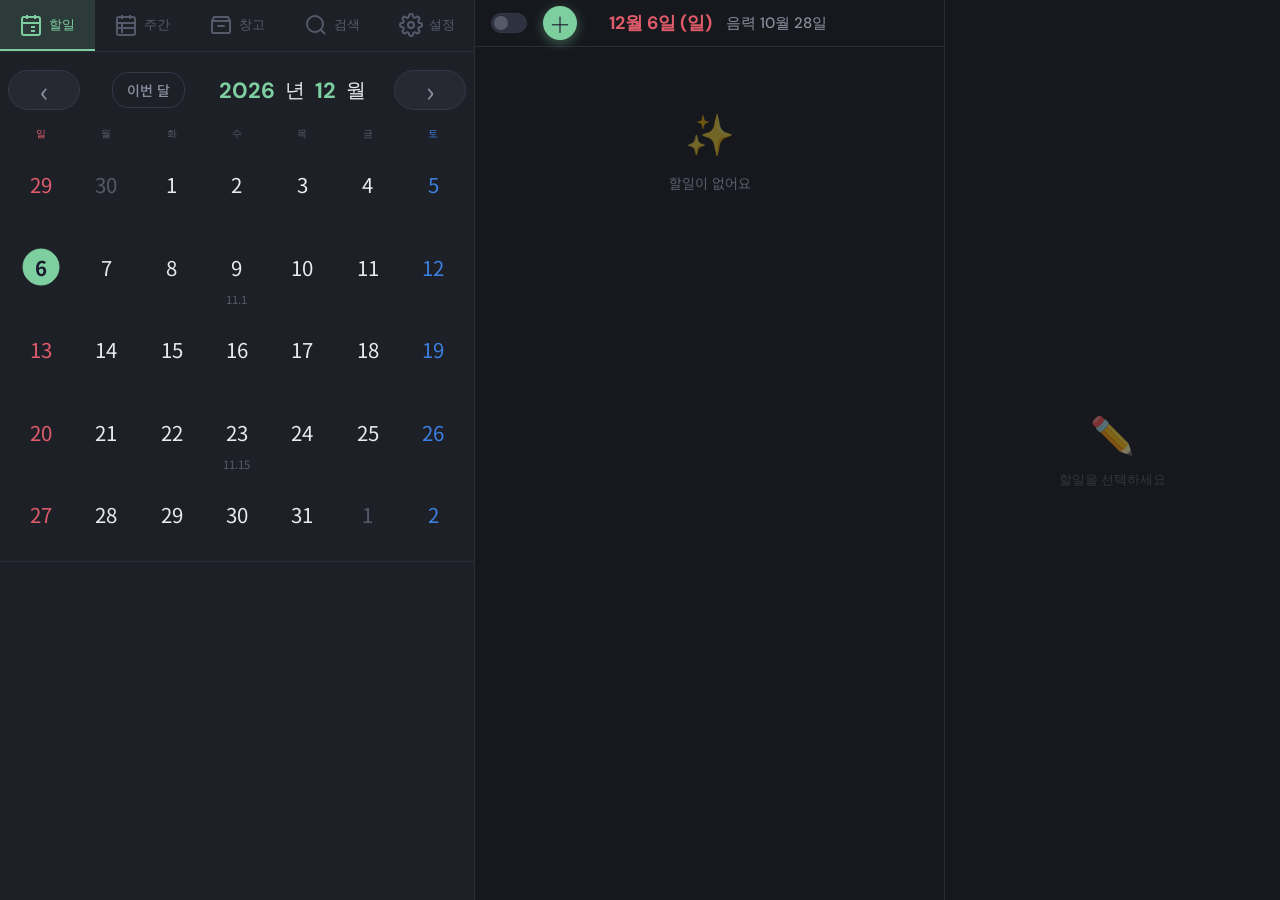
==== commit 647a0f96: "Add files via upload" ====
--- a/index-pc.html
+++ b/index-pc.html
@@ -524,6 +524,7 @@
 <script src="js/settings.js"></script>
 <script src="js/sound.js"></script>
 <script src="js/app.js"></script>
+<script src="js/analytics.js"></script>
 
 <!-- ===== PC 전용 스크립트 ===== -->
 <script>
--- a/css/style.css
+++ b/css/style.css
@@ -17,6 +17,7 @@
   --border:       #2a2d38;
   --border-light: #333748;
   --danger:       #e05c6a;
+  --sat:          #3d7fe0;
   --imp-1: #9e9e9e;
   --imp-2: #c8a84b;
   --imp-3: #e8732a;
@@ -82,8 +83,8 @@
 .cal-thismonth-btn:hover { background: var(--accent-glow); color: var(--accent); border-color: var(--accent); }
 #calendar-weekdays { display: grid; grid-template-columns: repeat(7, 1fr); margin-bottom: 1px; }
 .wd { text-align: center; font-size: 10px; color: var(--text-muted); padding: 1px 0; font-family: var(--font-ui); }
-.wd.sun { color: #e05c6a; }
-.wd.sat { color: #6b9fd4; }
+.wd.sun { color: var(--danger); }
+.wd.sat { color: var(--sat); }
 #calendar-grid { display: grid; grid-template-columns: repeat(7, 1fr); gap: 0; }
 .cal-day {
   aspect-ratio: 1.4;
@@ -95,8 +96,8 @@
 }
 .cal-day:hover { background: var(--bg-hover); }
 .cal-day.other-month { color: var(--text-muted); }
-.cal-day.sun { color: #e05c6a; }
-.cal-day.sat { color: #6b9fd4; }
+.cal-day.sun { color: var(--danger); }
+.cal-day.sat { color: var(--sat); }
 .cal-day.today { background: transparent; color: var(--accent); font-weight: 700; }
 .cal-day.selected { background: transparent; font-weight: 700; }
 .cal-day.today::before, .cal-day.selected::before {
@@ -135,8 +136,12 @@
 #selected-date-bar { display: flex; align-items: center; justify-content: space-between; padding: 8px 16px; background: var(--bg-base); border-bottom: 1px solid var(--border); flex-shrink: 0; }
 #selected-date-label { font-size: 14px; font-weight: 700; font-family: var(--font-ui); }
 #selected-date-label.date-label-weekday { color: var(--text-primary); }
-#selected-date-label.date-label-sat { color: #6b9fd4; }
+#selected-date-label.date-label-sat { color: var(--sat); }
 #selected-date-label.date-label-sun { color: var(--danger); }
+/* 음력 (모바일: 양력 아래 줄에 작게) */
+#date-label-wrap { display: flex; flex-direction: column; justify-content: center; line-height: 1.15; }
+#lunar-date-label { font-size: 10.5px; font-weight: 400; color: var(--text-muted); font-family: var(--font-ui); margin-top: 1px; white-space: nowrap; }
+#lunar-date-label:empty { display: none; }
 
 #date-bar-actions {
   display: flex; align-items: center; gap: 4px;
@@ -193,10 +198,19 @@
   left: 50%;
   top: 50%;
   transform: translate(-50%, -50%);
-  font-size: 9px;
+  font-size: 10px;
   line-height: 1;
   color: #FFE000;
-  text-shadow: 0 0 3px rgba(255,224,0,0.6);
+  /* 1px 진갈색 테두리 (8방향) — 모든 테마에서 별 윤곽 시인성 확보, 레이아웃 폭 영향 없음 */
+  text-shadow:
+     1px     0     0 #6b4a00,
+     0.71px  0.71px 0 #6b4a00,
+     0       1px   0 #6b4a00,
+    -0.71px  0.71px 0 #6b4a00,
+    -1px     0     0 #6b4a00,
+    -0.71px -0.71px 0 #6b4a00,
+     0      -1px   0 #6b4a00,
+     0.71px -0.71px 0 #6b4a00;
   pointer-events: none;
 }
 
@@ -252,7 +266,7 @@
 #modal-close { color: var(--text-muted); font-size: 18px; width: 32px; height: 32px; display: flex; align-items: center; justify-content: center; border-radius: 50%; transition: background 0.15s; }
 #modal-close:hover { background: var(--bg-hover); color: var(--text-primary); }
 #modal-title-row { display: flex; align-items: center; gap: 12px; margin-bottom: 12px; }
-#input-title { flex: 1; background: var(--bg-surface); border: 1px solid var(--border-light); border-radius: var(--radius-sm); padding: 10px 14px; color: var(--text-primary); font-size: 15px; outline: none; transition: border-color 0.15s; }
+#input-title { flex: 1 1 0; min-width: 0; max-width: 100%; background: var(--bg-surface); border: 1px solid var(--border-light); border-radius: var(--radius-sm); padding: 10px 14px; color: var(--text-primary); font-size: 15px; outline: none; transition: border-color 0.15s; }
 #input-title:focus { border-color: var(--accent); }
 #input-title::placeholder { color: var(--text-muted); }
 #detail-toggle-label { display: flex; flex-direction: column; align-items: center; gap: 3px; font-size: 11px; color: var(--text-secondary); cursor: pointer; flex-shrink: 0; white-space: nowrap; }
@@ -269,10 +283,10 @@
 .imp-btn[data-val="1"].active { background: var(--imp-1); border-color: var(--imp-1); color: #1a1a2e; }
 .imp-btn[data-val="2"].active { background: var(--imp-2); border-color: var(--imp-2); color: #fff; }
 .imp-btn[data-val="3"].active { background: var(--imp-3); border-color: var(--imp-3); color: #fff; }
-#input-memo { flex: 1; background: var(--bg-surface); border: 1px solid var(--border-light); border-radius: var(--radius-sm); padding: 8px 12px; color: var(--text-primary); font-size: 13px; outline: none; resize: none; height: 60px; transition: border-color 0.15s; }
+#input-memo { flex: 1 1 0; min-width: 0; max-width: 100%; background: var(--bg-surface); border: 1px solid var(--border-light); border-radius: var(--radius-sm); padding: 8px 12px; color: var(--text-primary); font-size: 13px; outline: none; resize: none; height: 60px; transition: border-color 0.15s; }
 #input-memo:focus { border-color: var(--accent); }
 #input-memo::placeholder { color: var(--text-muted); }
-#input-date, #input-remind { flex: 1; background: var(--bg-surface); border: 1px solid var(--border-light); border-radius: var(--radius-sm); padding: 8px 12px; color: var(--text-primary); font-size: 13px; outline: none; transition: border-color 0.15s; }
+#input-date, #input-remind { flex: 1 1 0; min-width: 0; background: var(--bg-surface); border: 1px solid var(--border-light); border-radius: var(--radius-sm); padding: 8px 12px; color: var(--text-primary); font-size: 13px; outline: none; transition: border-color 0.15s; }
 #input-remind { max-width: 70px; flex: none; }
 #input-date:focus, #input-remind:focus { border-color: var(--accent); }
 #input-date::-webkit-calendar-picker-indicator { filter: invert(0.7); }
@@ -288,22 +302,19 @@
 .action-btn:hover { background: var(--bg-hover); }
 .action-btn.danger { color: var(--danger); }
 
-/* "🗓 날짜 선택" 버튼 위에 input을 투명하게 겹쳐, 사용자 탭이 input에 직접 도달하도록.
-   iOS Safari에서 native picker를 안정적으로 띄우는 표준 패턴 (안드로이드/PC도 동일하게 동작) */
-.action-pick-wrap {
-  position: relative;
-}
+/* 날짜 피커: 모바일/PC 모두 화면 표시 없이 피커만 열기 위한 숨김 처리 */
 #action-date-picker {
   position: absolute;
-  inset: 0;
-  width: 100%;
-  height: 100%;
+  left: 50%;
+  top: 0;
+  transform: translateX(-50%);
   opacity: 0;
-  border: 0;
+  width: 1px;
+  height: 1px;
+  overflow: hidden;
+  border: none;
   padding: 0;
-  margin: 0;
-  background: transparent;
-  cursor: pointer;
+  pointer-events: none;
 }
 
 /* ── 년도/월 팝업 ── */
@@ -326,7 +337,7 @@
 #tab-search { flex-direction: column; background: var(--bg-base); }
 #search-container { display: flex; flex-direction: column; flex: 1; overflow: hidden; padding-top: 12px; }
 #search-input-wrap { display: flex; align-items: center; gap: 8px; padding: 0 16px 12px; border-bottom: 1px solid var(--border); flex-shrink: 0; }
-#search-input { flex: 1; background: var(--bg-elevated); border: 1px solid var(--border-light); border-radius: 24px; padding: 10px 18px; color: var(--text-primary); font-size: 14px; outline: none; transition: border-color 0.15s; }
+#search-input { flex: 1 1 0; min-width: 0; max-width: 100%; background: var(--bg-elevated); border: 1px solid var(--border-light); border-radius: 24px; padding: 10px 18px; color: var(--text-primary); font-size: 14px; outline: none; transition: border-color 0.15s; }
 #search-input:focus { border-color: var(--accent); }
 #search-input::placeholder { color: var(--text-muted); }
 #search-clear { color: var(--text-muted); font-size: 16px; width: 32px; height: 32px; display: flex; align-items: center; justify-content: center; border-radius: 50%; }
@@ -420,7 +431,7 @@
   font-family: var(--font-ui);
 }
 .week-day-card.sat .wdc-name,
-.week-day-card.sat .wdc-num { color: #6b9fd4; }
+.week-day-card.sat .wdc-num { color: var(--sat); }
 .week-day-card.sun .wdc-name,
 .week-day-card.sun .wdc-num { color: var(--danger); }
 
@@ -448,7 +459,7 @@
   font-family: var(--font-ui);
   color: var(--text-primary);
 }
-#week-selected-label.week-sat { color: #6b9fd4; }
+#week-selected-label.week-sat { color: var(--sat); }
 #week-selected-label.week-sun { color: var(--danger); }
 
 /* 주간 할일 목록 */
@@ -493,7 +504,7 @@
   border-left: 3px solid var(--accent);
 }
 .week-section-header:first-child { margin-top: 0; }
-.week-section-header.week-sat { color: #6b9fd4; border-left-color: #6b9fd4; }
+.week-section-header.week-sat { color: var(--sat); border-left-color: var(--sat); }
 .week-section-header.week-sun { color: var(--danger); border-left-color: var(--danger); }
 
 /* 달력 콜랩스 핸들 바 */
@@ -747,10 +758,127 @@
 #weekly-flag-label {
   display: flex; align-items: center; gap: 4px;
   font-size: 11px; color: var(--text-secondary);
-  cursor: pointer; flex-shrink: 0; margin-left: 6px;
+  cursor: pointer; flex-shrink: 0;
   white-space: nowrap;
 }
 #weekly-flag-label input { accent-color: var(--accent); width: 14px; height: 14px; }
+
+/* =============================================
+   창고 체크박스 & 창고 모드
+   ============================================= */
+/* 주간/창고 체크박스 세로 배치 래퍼
+   (기존 #weekly-flag-label의 margin-left:6px 역할을 이 래퍼가 대체) */
+#flags-column {
+  display: flex;
+  flex-direction: column;
+  gap: 8px;
+  flex-shrink: 0;
+  margin-left: 6px;
+}
+/* 세로 배치 시 양쪽 체크박스 폰트/아이콘 완전히 동일하게 맞춤.
+   !important로 다른 룰(예: label 기본 스타일, detail-row 스타일)이 덮어쓰는 것 방지 */
+#detail-section #flags-column > label#weekly-flag-label,
+#detail-section #flags-column > label#storage-flag-label {
+  font-size: 11px !important;
+  color: var(--text-secondary) !important;
+  display: flex !important;
+  align-items: center !important;
+  gap: 4px !important;
+  cursor: pointer !important;
+  white-space: nowrap !important;
+  line-height: 1.2 !important;
+  margin: 0 !important;
+  padding: 0 !important;
+}
+#detail-section #flags-column > label#weekly-flag-label > input,
+#detail-section #flags-column > label#storage-flag-label > input {
+  accent-color: var(--accent) !important;
+  width: 14px !important;
+  height: 14px !important;
+  margin: 0 !important;
+  padding: 0 !important;
+}
+#detail-section #flags-column > label#weekly-flag-label > span,
+#detail-section #flags-column > label#storage-flag-label > span {
+  font-size: 11px !important;
+  line-height: 1.2 !important;
+  color: var(--text-secondary) !important;
+}
+#storage-flag-label.disabled { opacity: 0.45 !important; cursor: not-allowed !important; }
+#storage-flag-label.disabled input { cursor: not-allowed !important; }
+
+/* 모달 내 중요도 버튼은 창고 체크박스 세로 2줄과 시각적 균형 맞추기 위해
+   padding을 살짝 높임 (할일 아이템의 imp-badge는 건드리지 않음) */
+#modal-box .imp-btn { padding: 7px 9px; }
+
+/* ── 창고 모드: 주간/날짜/상기/반복/리스트 비활성화 ──
+   :has() 의존 없이 명시적 클래스로 제어 (JS가 특정 요소에 storage-disabled 클래스를 부여) */
+#detail-section.storage-mode .storage-disabled {
+  opacity: 0.4 !important;
+  pointer-events: none !important;
+  user-select: none !important;
+}
+/* 주간 체크박스도 창고 모드에선 비활성 */
+#detail-section.storage-mode #weekly-flag-label {
+  opacity: 0.4 !important;
+  pointer-events: none !important;
+}
+
+/* =============================================
+   창고 탭 — 할일/주간 탭과 동일 디자인 적용
+   ============================================= */
+#tab-storage { flex-direction: column; background: var(--bg-base); }
+
+/* 헤더: 가운데 정렬 + 볼드 + 구분선 (주간탭 #weekly-header 참고) */
+#storage-header {
+  display: flex;
+  align-items: center;
+  justify-content: center;
+  padding: 12px 16px;
+  background: var(--bg-surface);
+  border-bottom: 1px solid var(--border);
+  flex-shrink: 0;
+  min-height: 44px;
+}
+#storage-header-title {
+  font-size: 16px;
+  font-weight: 700;
+  color: var(--text-primary);
+  font-family: var(--font-ui);
+  letter-spacing: -0.2px;
+}
+
+#storage-list-section {
+  flex: 1;
+  overflow-y: auto;
+  padding-bottom: calc(var(--bottom-nav-h) + 8px);
+  -webkit-overflow-scrolling: touch;
+}
+#storage-list-section::-webkit-scrollbar { width: 3px; }
+#storage-list-section::-webkit-scrollbar-thumb { background: var(--border-light); border-radius: 2px; }
+
+/* 창고 목록: 할일 목록과 동일한 ul 스타일 */
+#storage-todo-list {
+  list-style: none;
+  padding: 0;
+  margin: 0;
+}
+
+/* 창고 아이템은 .todo-item 클래스를 공유하므로 기본 디자인은 동일.
+   여기선 창고 전용 조정만 추가 */
+.storage-item .storage-check-spacer {
+  /* 체크박스 자리에 투명 스페이서: 할일 탭과 동일한 좌측 정렬 유지 */
+  visibility: hidden;
+  pointer-events: none;
+}
+
+/* 검색 탭 — 창고 항목 날짜 표시 */
+.s-date-storage { color: var(--accent) !important; font-weight: 500; }
+
+/* ※ 창고 액션 시트(모바일) / PC 드롭다운의 스타일은 storage.js 내부에서
+     JS 인라인 스타일로 직접 부여됩니다. CSS 룰을 두지 않는 이유:
+       - 클래스 의존 시 다른 룰과의 우선순위 충돌/캐시 이슈 발생 경험
+       - 인라인 스타일이 가장 확실하게 렌더링 보장 */
 
 /* =============================================
    설정 슬라이드 패널
@@ -911,6 +1039,16 @@
   font-size: 12px; outline: none;
 }
 select:focus { border-color: var(--accent); }
+
+/* 매년 반복: 월 드랍다운과 일 입력칸 크기 통일 */
+#repeat-yearly-month,
+#repeat-yearly-day {
+  box-sizing: border-box;
+  width: 68px;
+  height: 32px;
+  padding-top: 0;
+  padding-bottom: 0;
+}
 
 /* ── 반복 삭제 선택 시트 (action-box 내부 오버레이) ── */
 .repeat-delete-sheet {
@@ -1097,7 +1235,7 @@
   flex-shrink: 0;
 }
 #checklist-input {
-  flex: 1; background: var(--bg-surface);
+  flex: 1 1 0; min-width: 0; max-width: 100%; background: var(--bg-surface);
   border: 1px solid var(--border-light);
   border-radius: var(--radius-sm);
   padding: 8px 12px; color: var(--text-primary);
@@ -1188,6 +1326,124 @@
 }
 .checklist-open-btn.hidden { display: none; }
 #checklist-toggle-label.hidden { display: none; }
+
+/* =============================================
+   상기 행: 리스트 / 시간 체크박스 세로 배치
+   ============================================= */
+#remind-flags-column {
+  display: flex;
+  flex-direction: column;
+  gap: 8px;
+  flex-shrink: 0;
+  margin-left: 6px;
+}
+.remind-flag-slot { display: flex; align-items: center; }
+#remind-flags-column #checklist-toggle-label { margin-left: 0; }
+/* 세로 배치 시 버튼 높이 축소 (두 줄이 상기 행 높이 안에 들어가도록) */
+#remind-flags-column .checklist-open-btn,
+#remind-flags-column .time-open-btn {
+  padding: 3px 10px;
+  font-size: 12px;
+}
+
+/* 시간 토글 라벨 (리스트 라벨과 동일) */
+#time-toggle-label {
+  display: flex; align-items: center; gap: 4px;
+  font-size: 11px; color: var(--text-secondary);
+  cursor: pointer; flex-shrink: 0;
+  white-space: nowrap;
+}
+#time-toggle-label input { accent-color: var(--accent); width: 14px; height: 14px; }
+#time-toggle-label.hidden { display: none; }
+
+/* 시간 열기 버튼 (시간 있을 때) */
+.time-open-btn {
+  padding: 7px 12px;
+  border-radius: 20px;
+  font-size: 13px;
+  border: 1px solid var(--accent);
+  color: var(--accent);
+  background: transparent;
+  transition: all 0.15s;
+  white-space: nowrap;
+  flex-shrink: 0;
+  font-family: var(--font-main);
+}
+.time-open-btn:hover { background: var(--accent-glow); }
+.time-open-btn.hidden { display: none; }
+
+/* 할일 목록 시간 표기 */
+.todo-time-label {
+  color: var(--accent);
+  font-weight: 600;
+  font-family: var(--font-ui);
+}
+
+/* =============================================
+   시간 설정 모달
+   ============================================= */
+#time-overlay {
+  position: fixed; inset: 0;
+  background: rgba(0,0,0,0.6);
+  z-index: 160;
+  display: flex; align-items: center; justify-content: center;
+  backdrop-filter: blur(4px);
+}
+#time-overlay.hidden { display: none; }
+
+#time-box {
+  background: var(--bg-elevated);
+  border-radius: var(--radius);
+  padding: 20px;
+  width: calc(100% - 40px);
+  max-width: 360px;
+  display: flex; flex-direction: column;
+  border: 1px solid var(--border-light);
+  gap: 16px;
+}
+#time-header {
+  display: flex; align-items: center; justify-content: space-between;
+  font-size: 15px; font-weight: 500; color: var(--text-primary);
+}
+#time-modal-close {
+  color: var(--text-muted); font-size: 18px;
+  width: 32px; height: 32px;
+  display: flex; align-items: center; justify-content: center;
+  border-radius: 50%; transition: background 0.15s;
+}
+#time-modal-close:hover { background: var(--bg-hover); }
+
+#time-select-row {
+  display: flex; align-items: center; justify-content: center; gap: 8px;
+}
+#time-select-row select {
+  background: var(--bg-surface);
+  border: 1px solid var(--border-light);
+  border-radius: var(--radius-sm);
+  padding: 8px 12px;
+  color: var(--text-primary);
+  font-size: 16px;
+  font-family: var(--font-ui);
+  outline: none;
+  min-width: 72px;
+  cursor: pointer;
+}
+#time-select-row select:focus { border-color: var(--accent); }
+#time-select-row select option { background: var(--bg-elevated); color: var(--text-primary); }
+.time-unit { font-size: 14px; color: var(--text-secondary); }
+
+#time-footer { display: flex; gap: 8px; }
+.time-footer-btn {
+  flex: 1; padding: 11px;
+  border-radius: var(--radius-sm);
+  font-size: 14px; font-weight: 500;
+  transition: opacity 0.15s;
+}
+.time-footer-btn.hidden { display: none; }
+.time-footer-btn.delete { background: transparent; color: var(--danger); border: 1px solid var(--danger); }
+.time-footer-btn.cancel { background: var(--bg-hover); color: var(--text-secondary); }
+.time-footer-btn.confirm { background: var(--accent); color: #1a1a2e; }
+.time-footer-btn:hover { opacity: 0.85; }
 
 /* =============================================
    라이트 모드
@@ -1207,13 +1463,26 @@
   --border:         #cdd0c8;
   --border-light:   #bdc1b8;
   --danger:         #c94050;
+  --sat:            #1f5fbf;
   --imp-1:          #7a7a7a;
   --imp-2:          #b08a30;
   --imp-3:          #c85820;
 }
 
-/* 라이트 모드 스플래시 배경 */
+/* 라이트 모드 스플래시/로그인 배경 */
 body.light-mode #splash-screen { background: #f4f5f0; }
+body.light-mode #login-screen  { background: #f4f5f0; }
+body.light-mode #login-box {
+  background: #ebeee7;
+  box-shadow: 0 8px 32px rgba(0,0,0,0.12);
+}
+body.light-mode #login-box input {
+  background: #f4f5f0;
+  border-color: #cdd0c8;
+  color: #1e2028;
+}
+body.light-mode #login-box input:focus { border-color: #7ecfa0; }
+body.light-mode #login-title { color: #1e2028; }
 
 /* 달력 선택 날짜 글씨 (다크처럼 어두운 색 유지) */
 body.light-mode .cal-day.selected { color: #fff; }
@@ -1288,6 +1557,7 @@
 /* 반복 설정 모달 */
 body.light-mode #repeat-box,
 body.light-mode #checklist-box,
+body.light-mode #time-box,
 body.light-mode #year-box,
 body.light-mode #month-box { border-color: #bdc1b8; }
 
@@ -1295,45 +1565,32 @@
 body.light-mode #settings-panel { box-shadow: 4px 0 24px rgba(0,0,0,0.15); }
 body.light-mode #repeats-panel { box-shadow: 4px 0 24px rgba(0,0,0,0.15); }
 
+/* 로그아웃 모달 */
+body.light-mode #logout-modal > div {
+  background: #ebeee7;
+  box-shadow: 0 8px 32px rgba(0,0,0,0.15);
+}
+
 /* 메모↔날짜 사이 여백 */
 #detail-section .detail-row:has(#input-date) {
   margin-top: 10px;
 }
 
 /* =============================================
-   5가지 컬러 테마 (배경 전체 톤이 바뀌는 독립 테마)
-   ============================================= */
-
-/* 토글 버튼: 컬러 테마 활성 시 비활성화 */
-body.theme-active #lightmode-toggle {
-  opacity: 0.3;
-  pointer-events: none;
-}
-
-/* 1. 연한 녹색 (Sage) */
-body.theme-sage {
-  --bg-base:        #eef5ee;
-  --bg-surface:     #e4ede4;
-  --bg-elevated:    #d8e8d8;
-  --bg-hover:       #cce0cc;
-  --accent:         #3a8a5a;
-  --accent-dim:     #2d6e48;
-  --accent-glow:    rgba(58,138,90,0.15);
-  --text-primary:   #1a2e1a;
-  --text-secondary: #4a6a4a;
-  --text-muted:     #7a9a7a;
-  --text-done:      #aac0aa;
-  --border:         #c4d8c4;
-  --border-light:   #b0ccb0;
-  --danger:         #c84040;
-  --imp-1:          #7a8a7a;
-  --imp-2:          #8a7030;
-  --imp-3:          #a04820;
-}
-body.theme-sage #splash-screen { background: #eef5ee; }
-body.theme-sage .cal-day.selected { color: #fff; }
-
-/* 2. 하늘색 (Sky) */
+   8가지 컬러 테마 (배경 전체 톤이 바뀌는 독립 테마)
+   ============================================= */
+
+/* 토글 버튼: 컬러 테마 활성 시에도 켜짐(오른쪽) 상태로 표시 — 누르면 다크 모드 */
+body.theme-active .lm-toggle-track {
+  background: var(--accent-glow);
+  border-color: var(--accent);
+}
+body.theme-active .lm-toggle-thumb {
+  transform: translateX(16px);
+  background: var(--accent);
+}
+
+/* 1. 하늘색 (Sky) */
 body.theme-sky {
   --bg-base:        #eef4fa;
   --bg-surface:     #e2ecf6;
@@ -1353,10 +1610,11 @@
   --imp-2:          #7a6828;
   --imp-3:          #984030;
 }
-body.theme-sky #splash-screen { background: #eef4fa; }
+body.theme-sky #splash-screen,
+body.theme-sky #login-screen { background: #eef4fa; }
 body.theme-sky .cal-day.selected { color: #fff; }
 
-/* 3. 연한 붉은색 (Rose) */
+/* 2. 연한 붉은색 (Rose) */
 body.theme-rose {
   --bg-base:        #faf0f0;
   --bg-surface:     #f4e4e4;
@@ -1376,10 +1634,11 @@
   --imp-2:          #8a6028;
   --imp-3:          #904018;
 }
-body.theme-rose #splash-screen { background: #faf0f0; }
+body.theme-rose #splash-screen,
+body.theme-rose #login-screen { background: #faf0f0; }
 body.theme-rose .cal-day.selected { color: #fff; }
 
-/* 4. 연한 자주색 (Lavender) */
+/* 3. 연한 자주색 (Lavender) */
 body.theme-lavender {
   --bg-base:        #f4f0fa;
   --bg-surface:     #eae4f4;
@@ -1399,105 +1658,126 @@
   --imp-2:          #806830;
   --imp-3:          #904028;
 }
-body.theme-lavender #splash-screen { background: #f4f0fa; }
+body.theme-lavender #splash-screen,
+body.theme-lavender #login-screen { background: #f4f0fa; }
 body.theme-lavender .cal-day.selected { color: #fff; }
 
-/* 5. 진한 청색 (Navy) */
-body.theme-navy {
-  --bg-base:        #0e1428;
-  --bg-surface:     #141c38;
-  --bg-elevated:    #1a2448;
-  --bg-hover:       #202c58;
-  --accent:         #4878e8;
-  --accent-dim:     #3060c0;
-  --accent-glow:    rgba(72,120,232,0.18);
-  --text-primary:   #d0e0f8;
-  --text-secondary: #7090c0;
-  --text-muted:     #405880;
-  --text-done:      #506070;
-  --border:         #1e2c50;
-  --border-light:   #283860;
-  --danger:         #e05060;
-  --imp-1:          #506070;
-  --imp-2:          #806020;
-  --imp-3:          #904030;
-}
-
-/* =============================================
-   범용 확인/안내 모달 (가져오기 확인, 형식 오류 등)
-   ============================================= */
-#import-confirm-modal,
-#import-error-modal,
-#dev-note-modal {
-  position: fixed;
-  inset: 0;
-  background: rgba(0, 0, 0, 0.55);
-  z-index: 10000;
-  display: flex;
-  align-items: center;
-  justify-content: center;
-  padding: 20px;
-}
-#import-confirm-modal.hidden,
-#import-error-modal.hidden,
-#dev-note-modal.hidden { display: none; }
-
-.generic-modal-box {
-  background: var(--bg-elevated);
-  border-radius: 16px;
-  padding: 26px 22px 18px;
-  width: 100%;
-  max-width: 320px;
-  display: flex;
-  flex-direction: column;
-  gap: 18px;
-  box-shadow: 0 8px 32px rgba(0, 0, 0, 0.5);
-  font-family: var(--font-main);
-  animation: slideUp 0.2s ease;
-}
-
-.generic-modal-title {
-  font-size: 16px;
-  font-weight: 700;
-  color: var(--text-primary);
-  text-align: center;
-}
-
-.generic-modal-text {
-  font-size: 14px;
-  color: var(--text-secondary);
-  text-align: center;
-  line-height: 1.55;
-}
-
-.generic-modal-btns {
-  display: flex;
-  gap: 10px;
-}
-
-.generic-modal-btn {
-  flex: 1;
-  padding: 11px 0;
-  border-radius: 10px;
-  border: none;
-  font-size: 15px;
-  cursor: pointer;
-  font-family: inherit;
-  transition: opacity 0.15s, background 0.15s;
-}
-.generic-modal-btn:active { opacity: 0.8; }
-
-.generic-modal-btn.cancel {
-  background: var(--bg-surface);
-  color: var(--text-primary);
-}
-.generic-modal-btn.confirm {
-  background: var(--accent);
-  color: #fff;
-  font-weight: 600;
-}
-.generic-modal-btn.danger {
-  background: var(--danger);
-  color: #fff;
-  font-weight: 600;
-}
+/* 4. 연한 노란색 (Cream) */
+body.theme-cream {
+  --bg-base:        #faf7ec;
+  --bg-surface:     #f2edd8;
+  --bg-elevated:    #e9e2c8;
+  --bg-hover:       #e0d7b8;
+  --accent:         #a87a10;
+  --accent-dim:     #8a630a;
+  --accent-glow:    rgba(168,122,16,0.15);
+  --text-primary:   #2e2610;
+  --text-secondary: #6a5a30;
+  --text-muted:     #9a8a60;
+  --text-done:      #c4b890;
+  --border:         #e2d8b8;
+  --border-light:   #d6caa4;
+  --danger:         #c03838;
+  --imp-1:          #8a8270;
+  --imp-2:          #7a5a20;
+  --imp-3:          #a04820;
+}
+body.theme-cream #splash-screen,
+body.theme-cream #login-screen { background: #faf7ec; }
+body.theme-cream .cal-day.selected { color: #fff; }
+
+/* 5. 연한 주황색 (Apricot) */
+body.theme-apricot {
+  --bg-base:        #fcf2ec;
+  --bg-surface:     #f6e4d8;
+  --bg-elevated:    #f0d8c8;
+  --bg-hover:       #eaccb8;
+  --accent:         #d0682a;
+  --accent-dim:     #b0521c;
+  --accent-glow:    rgba(208,104,42,0.15);
+  --text-primary:   #301a0e;
+  --text-secondary: #7a4a30;
+  --text-muted:     #a87a60;
+  --text-done:      #d0b0a0;
+  --border:         #ecd0bc;
+  --border-light:   #e2c0aa;
+  --danger:         #b82838;
+  --imp-1:          #8a7468;
+  --imp-2:          #806028;
+  --imp-3:          #983820;
+}
+body.theme-apricot #splash-screen,
+body.theme-apricot #login-screen { background: #fcf2ec; }
+body.theme-apricot .cal-day.selected { color: #fff; }
+
+/* 6. 연한 청록색 (Mint) */
+body.theme-mint {
+  --bg-base:        #edf8f6;
+  --bg-surface:     #dcf0ec;
+  --bg-elevated:    #cfe8e3;
+  --bg-hover:       #c0e0d9;
+  --accent:         #13877d;
+  --accent-dim:     #0c6c64;
+  --accent-glow:    rgba(19,135,125,0.15);
+  --text-primary:   #0e2a28;
+  --text-secondary: #3a6a64;
+  --text-muted:     #6a9a94;
+  --text-done:      #a0c4be;
+  --border:         #bcdcd6;
+  --border-light:   #a8d0c8;
+  --danger:         #c03848;
+  --imp-1:          #6a8a86;
+  --imp-2:          #7a6828;
+  --imp-3:          #984030;
+}
+body.theme-mint #splash-screen,
+body.theme-mint #login-screen { background: #edf8f6; }
+body.theme-mint .cal-day.selected { color: #fff; }
+
+/* 7. 연한 갈색 (Mocha) */
+body.theme-mocha {
+  --bg-base:        #f6f0e9;
+  --bg-surface:     #ece2d6;
+  --bg-elevated:    #e3d6c6;
+  --bg-hover:       #d9cab8;
+  --accent:         #8a5a34;
+  --accent-dim:     #704626;
+  --accent-glow:    rgba(138,90,52,0.15);
+  --text-primary:   #2a1c10;
+  --text-secondary: #6a5040;
+  --text-muted:     #9a8070;
+  --text-done:      #c4b0a0;
+  --border:         #ddcdb9;
+  --border-light:   #d0bea8;
+  --danger:         #b83838;
+  --imp-1:          #857868;
+  --imp-2:          #7a6028;
+  --imp-3:          #984020;
+}
+body.theme-mocha #splash-screen,
+body.theme-mocha #login-screen { background: #f6f0e9; }
+body.theme-mocha .cal-day.selected { color: #fff; }
+
+/* 8. 연한 회색 (Gray) */
+body.theme-gray {
+  --bg-base:        #f3f4f6;
+  --bg-surface:     #e7e9ec;
+  --bg-elevated:    #dcdfe3;
+  --bg-hover:       #d0d4da;
+  --accent:         #4a5568;
+  --accent-dim:     #384150;
+  --accent-glow:    rgba(74,85,104,0.15);
+  --text-primary:   #1a1e26;
+  --text-secondary: #555d6b;
+  --text-muted:     #868d9a;
+  --text-done:      #b0b5be;
+  --border:         #cfd3d9;
+  --border-light:   #bfc4cc;
+  --danger:         #c03848;
+  --imp-1:          #7a7e86;
+  --imp-2:          #806428;
+  --imp-3:          #984030;
+}
+body.theme-gray #splash-screen,
+body.theme-gray #login-screen { background: #f3f4f6; }
+body.theme-gray .cal-day.selected { color: #fff; }
--- a/css/style-pc.css
+++ b/css/style-pc.css
@@ -0,0 +1,484 @@
+/* =============================================
+   style-pc.css — PC 전용 레이아웃
+   index-pc.html 전용. 기존 style.css 위에 로드.
+   기존 파일 일체 수정 없음.
+   ============================================= */
+
+:root {
+  /* 풀화면(1400px)→520px, 절반(700px)→364px(30%감소), 이하 364px 유지 */
+  --pc-left-w: clamp(364px, 37.14vw, 520px);
+  /* 우측 폭: JS(구분선 조절)가 실제 값으로 덮어씀. 아래는 JS 로드 전 기본값 */
+  --pc-right-w: clamp(240px, calc((100vw - var(--pc-left-w)) / 2.4), 600px);
+}
+
+/* ── #app: 좌측 동적, 중앙 흡수, 우측 최솟값 보장 ── */
+#app {
+  max-width: none !important;
+  height: 100dvh !important;
+  display: grid !important;
+  grid-template-columns: var(--pc-left-w) minmax(0, 1fr) var(--pc-right-w) !important;
+  grid-template-rows: 100dvh !important;
+  overflow: hidden !important;
+  border-left: none !important;
+  border-right: none !important;
+  box-shadow: none !important;
+}
+
+/* 기존 하단 탭바 숨김 */
+#bottom-nav { display: none !important; }
+
+/* 기존 패딩 리셋 */
+#todo-list-section   { padding-bottom: 8px !important; }
+#weekly-list-section { padding-bottom: 8px !important; }
+#storage-list-section{ padding-bottom: 8px !important; }
+#search-results      { padding-bottom: 8px !important; }
+
+/* =============================================
+   좌측: 가로 탭 1줄 + 달력 (고정 높이)
+   ============================================= */
+#pc-left {
+  grid-column: 1;
+  background: var(--bg-surface);
+  border-right: 1px solid var(--border);
+  display: flex;
+  flex-direction: column;
+  overflow: hidden;
+  z-index: 5;
+  container-type: inline-size;  /* 달력 크기를 좌측 패널 폭 기준(cqw)으로 */
+}
+
+/* ── 가로 탭: 한 줄 ── */
+#pc-nav-tabs {
+  display: flex;
+  flex-direction: row;          /* 가로 배치 */
+  flex-shrink: 0;
+  height: 52px;
+  border-bottom: 1px solid var(--border);
+  width: 100%;
+}
+
+.pc-nav-btn {
+  flex: 1;
+  height: 100%;
+  display: flex;
+  flex-direction: row;          /* 아이콘+텍스트 가로 */
+  align-items: center;
+  justify-content: center;
+  gap: 5px;
+  color: var(--text-muted);
+  font-size: 11px;
+  font-family: var(--font-ui);
+  font-weight: 500;
+  transition: color 0.15s, background 0.15s, border-color 0.15s;
+  border-bottom: 2.5px solid transparent;
+  border-top: none; border-left: none; border-right: none;
+  cursor: pointer;
+  background: none;
+  padding: 0;
+  white-space: nowrap;
+}
+.pc-nav-btn svg { width: 24px; height: 24px; flex-shrink: 0; }
+.pc-nav-btn { font-size: 13px; gap: 6px; }
+.pc-nav-btn:hover { background: var(--bg-hover); color: var(--text-secondary); }
+.pc-nav-btn.active {
+  color: var(--accent);
+  border-bottom-color: var(--accent);
+  background: var(--accent-glow);
+}
+
+/* ── 달력: aspect-ratio로 높이가 너비에 비례 → 화면 축소 시 함께 줄어듦 ── */
+/* 기준: 너비 520px → 높이 560px (520:560 = 13:14 비율) */
+#pc-left #calendar-section {
+  flex-shrink: 0;
+  aspect-ratio: 520 / 560;
+  display: flex;
+  flex-direction: column;
+  padding: 8px 8px 6px;
+  background: var(--bg-surface);
+  border-bottom: 1px solid var(--border);
+  overflow: hidden;
+}
+#pc-left #calendar-header   { margin-bottom: 4px; flex-shrink: 0; }
+#pc-left #calendar-weekdays { margin-bottom: 1px; flex-shrink: 0; }
+
+/* 달력 그리드: 남은 높이를 6행이 균등 분할 */
+#pc-left #calendar-grid {
+  flex: 1;
+  grid-auto-rows: 1fr;
+}
+
+/* 달력 셀: 폰트 동적 크기 (풀화면 22px, 절반 화면 ~14px) */
+#pc-left .cal-day {
+  aspect-ratio: unset !important;
+  font-size: clamp(14px, 4.3cqw, 22px);
+}
+
+/* 달력 today/selected 원 크기: 동적 */
+#pc-left .cal-day.today::before,
+#pc-left .cal-day.selected::before {
+  width:  clamp(28px, 7.8cqw, 40px);
+  height: clamp(28px, 7.8cqw, 40px);
+}
+
+
+/* 달력 헤더 높이 2배, 버튼 크게 */
+#pc-left #calendar-header {
+  margin-bottom: 6px;
+  flex-shrink: 0;
+  height: 64px;
+  display: flex;
+  align-items: center;
+  justify-content: space-between;
+}
+#pc-left .cal-nav {
+  width: 72px !important;
+  height: 40px !important;
+  border-radius: 20px !important;
+  font-size: 28px !important;
+  background: var(--bg-elevated) !important;
+  border: 1px solid var(--border-light) !important;
+  flex-shrink: 0;
+}
+#pc-left .cal-nav:hover {
+  background: var(--bg-hover) !important;
+  color: var(--accent) !important;
+  border-color: var(--accent) !important;
+}
+#pc-left .cal-thismonth-btn {
+  font-size: 14px !important;
+  padding: 7px 14px !important;
+  border-radius: 16px !important;
+}
+#pc-left #cal-title {
+  font-size: 20px !important;
+}
+#pc-left .cal-year-btn,
+#pc-left .cal-month-btn {
+  font-size: 22px !important;
+}
+#pc-left .cal-day.has-todo span::after {
+  width: 7px !important;
+  height: 7px !important;
+  margin-top: 3px !important;
+}
+#pc-left .cal-day.past-undone span::after {
+  width: 7px !important;
+  height: 7px !important;
+  margin-top: 3px !important;
+}
+
+/* 달력 칸 음력: 할일 점(margin-top 3px + 7px) 바로 아래 */
+#pc-left .cal-lunar {
+  position: absolute;
+  top: 100%;
+  left: 50%;
+  transform: translateX(-50%);
+  margin-top: 12px;
+  font-size: clamp(9px, 2.4cqw, 12px);
+  font-weight: 400;
+  line-height: 1;
+  white-space: nowrap;
+  color: var(--text-muted);
+  pointer-events: none;
+}
+/* 음력 span은 날짜 span 안에 있으므로, 할일 점(span::after)이 음력에 또 찍히지 않게 차단 */
+#pc-left .cal-day span.cal-lunar::after { content: none !important; display: none !important; }
+
+/* 날짜줄 음력: 양력과 날씨 사이 */
+#pc-center #lunar-date-label {
+  order: 1;
+  margin-left: 14px;
+  font-size: 15px;
+  font-weight: 500;
+  line-height: 1;
+  align-self: center;
+  color: var(--text-secondary);
+  /* 중앙 패널이 좁을 때 날씨를 밀어내지 않도록 음력이 먼저 줄어듦(… 처리) */
+  flex: 0 1 auto;
+  min-width: 0;
+  overflow: hidden;
+  text-overflow: ellipsis;
+  white-space: nowrap;
+}
+
+/* 달력 아래 남은 공간 */
+#pc-left-footer {
+  flex: 1;
+  background: var(--bg-surface);
+}
+
+/* =============================================
+   중앙: 날짜줄(첫행) + 할일 목록
+   ============================================= */
+#pc-center {
+  grid-column: 2;
+  display: flex;
+  flex-direction: column;
+  overflow: hidden;
+  border-right: 1px solid var(--border);
+  background: var(--bg-base);
+}
+
+/* 날짜줄: 중앙 최상단 고정 행 */
+#pc-center #selected-date-bar {
+  flex-shrink: 0;
+  display: flex !important;
+  flex-direction: row !important;
+  justify-content: flex-start !important;
+  align-items: center !important;
+  gap: 0;
+}
+
+/* 액션 버튼 그룹: 왼쪽 고정 */
+#pc-center #date-bar-actions {
+  flex-shrink: 0;
+  order: 0;
+}
+
+/* 날짜 텍스트: 버튼 바로 우측, 여백 추가 */
+#pc-center #selected-date-label {
+  font-size: 18px !important;
+  font-weight: 700 !important;
+  flex: 0 !important;
+  white-space: nowrap !important;
+  text-align: left !important;
+  margin-left: 20px !important;
+  order: 1;
+}
+
+/* 달력 접기 버튼 숨김 */
+#pc-center #cal-toggle-btn { display: none !important; }
+
+/* 탭 콘텐츠 */
+#pc-center .tab-content         { flex: 1; overflow: hidden; min-height: 0; }
+#pc-center #tab-todo            { flex-direction: column; }
+#pc-center #todo-list-section   { flex: 1; overflow-y: auto; }
+#pc-center #tab-weekly          { flex-direction: column; }
+#pc-center #weekly-list-section { flex: 1; overflow-y: auto; }
+#pc-center #tab-storage         { flex-direction: column; }
+#pc-center #storage-list-section{ flex: 1; overflow-y: auto; }
+#pc-center #tab-search          { flex-direction: column; }
+#pc-center #search-container    { flex: 1; display: flex; flex-direction: column; overflow: hidden; }
+#pc-center #search-results      { flex: 1; overflow-y: auto; }
+
+/* =============================================
+   우측: 모달 표시 영역
+   ============================================= */
+#pc-right {
+  grid-column: 3;
+  display: flex;
+  flex-direction: column;
+  overflow: hidden;
+  background: var(--bg-base);
+  position: relative;   /* 모달 absolute 기준점 */
+}
+
+/* 선택 전 플레이스홀더 */
+#pc-right-placeholder {
+  display: flex;
+  flex-direction: column;
+  align-items: center;
+  justify-content: center;
+  height: 100%;
+  color: var(--text-muted);
+  font-size: 13px;
+  gap: 12px;
+  opacity: 0.45;
+  font-family: var(--font-ui);
+}
+.pc-right-empty-icon { font-size: 36px; }
+
+/* ── 핵심: 모달 오버레이를 #pc-right 안에 고정 ── */
+body.pc-layout #modal-overlay {
+  position: absolute !important;
+  inset: 0 !important;
+  background: transparent !important;
+  backdrop-filter: none !important;
+  align-items: flex-start !important;
+  z-index: 10 !important;
+}
+
+/* 모달 박스: #pc-right 전체를 채움, 세로 스크롤 */
+body.pc-layout #modal-box {
+  border-radius: 0 !important;
+  max-width: none !important;
+  width: 100% !important;
+  max-height: none !important;
+  height: 100% !important;
+  overflow-y: auto !important;
+  overflow-x: hidden !important;
+  animation: none !important;
+  box-shadow: none !important;
+  background: var(--bg-elevated) !important;
+  display: block !important;    /* flex 대신 block → 자연스러운 스크롤 */
+  box-sizing: border-box !important;
+}
+
+/* detail-section: 일반 블록 */
+body.pc-layout #detail-section {
+  display: block !important;
+  overflow: visible !important;
+}
+
+/* 모든 detail-row: 좁아지면 줄바꿈 */
+body.pc-layout .detail-row {
+  flex-wrap: wrap !important;
+  row-gap: 6px !important;
+  width: 100% !important;
+  box-sizing: border-box !important;
+}
+
+/* 중요도 버튼 그룹: 줄바꿈 허용 */
+body.pc-layout #importance-btns {
+  flex-wrap: wrap !important;
+}
+
+/* 제목 행: 좁아지면 줄바꿈 */
+body.pc-layout #modal-title-row {
+  flex-wrap: wrap !important;
+  width: 100% !important;
+  box-sizing: border-box !important;
+}
+
+/* 제목 입력: 너비 제한 */
+body.pc-layout #input-title {
+  width: 100% !important;
+  box-sizing: border-box !important;
+  min-width: 0 !important;
+}
+
+/* 메모 textarea: 고정 높이, 내용 넘치면 스크롤 */
+body.pc-layout #input-memo {
+  flex: none !important;
+  height: 30vh !important;
+  min-height: 80px !important;
+  max-height: 30vh !important;
+  overflow-y: auto !important;
+  resize: none !important;
+  font-size: 15px !important;
+  width: 100% !important;
+  box-sizing: border-box !important;
+}
+
+/* 저장 버튼 */
+body.pc-layout #modal-save {
+  margin-top: 12px !important;
+  margin-bottom: 16px !important;
+  width: 100% !important;
+  box-sizing: border-box !important;
+}
+
+/* 메모↔날짜 사이 여백 */
+body.pc-layout #detail-section .detail-row:has(#input-date) {
+  margin-top: 10px !important;
+}
+
+/* 날짜↔상기 사이 여백 (PC는 detail-section이 block이라 gap이 없어 딱 붙어 보임 → 모바일과 동일 12px) */
+body.pc-layout #detail-section .detail-row:has(#input-remind) {
+  margin-top: 12px !important;
+}
+
+/* ── 반복설정/체크리스트 오버레이: pc-right 안에 absolute로 하단에 표시 ── */
+body.pc-layout #repeat-overlay,
+body.pc-layout #checklist-overlay,
+body.pc-layout #time-overlay,
+body.pc-layout #repeat-edit-overlay {
+  position: absolute !important;
+  inset: auto 0 0 0 !important;   /* 하단에 붙음 */
+  background: rgba(0,0,0,0.25) !important;
+  backdrop-filter: none !important;
+  align-items: flex-end !important;
+  z-index: 20 !important;
+}
+
+/* 반복/체크리스트 박스: 너비 100% */
+body.pc-layout #repeat-box,
+body.pc-layout #checklist-box,
+body.pc-layout #time-box,
+body.pc-layout #repeat-edit-box {
+  width: 100% !important;
+  max-width: none !important;
+  max-height: 60vh !important;
+  overflow-y: auto !important;
+  border-radius: var(--radius) var(--radius) 0 0 !important;
+}
+
+/* =============================================
+   PC 드롭다운 (액션 팝업 대체)
+   ============================================= */
+#pc-action-dropdown {
+  position: fixed;
+  background: var(--bg-elevated);
+  border: 1px solid var(--border-light);
+  border-radius: var(--radius);
+  box-shadow: 0 8px 24px rgba(0,0,0,0.3);
+  z-index: 500; min-width: 154px; overflow: hidden;
+  animation: pcDropIn 0.14s ease;
+}
+@keyframes pcDropIn {
+  from { opacity: 0; transform: translateY(-5px) scale(0.97); }
+  to   { opacity: 1; transform: translateY(0) scale(1); }
+}
+.pc-dropdown-btn {
+  display: block; width: 100%; padding: 10px 16px;
+  font-size: 13px; color: var(--text-primary);
+  text-align: left; border: none; background: none;
+  cursor: pointer; transition: background 0.12s;
+  font-family: var(--font-main);
+  border-bottom: 1px solid var(--border);
+}
+.pc-dropdown-btn:last-child { border-bottom: none; }
+.pc-dropdown-btn:hover { background: var(--bg-hover); }
+.pc-dropdown-btn.danger { color: var(--danger); }
+
+/* =============================================
+   설정/반복함 패널
+   ============================================= */
+body.pc-layout #settings-panel   { width: var(--pc-left-w); }
+body.pc-layout #settings-overlay { background: rgba(0,0,0,0.15); }
+body.pc-layout #repeats-panel    { width: var(--pc-left-w); }
+
+/* action-popup: PC에서 드롭다운으로 대체 */
+body.pc-layout #action-popup { display: none !important; }
+
+/* =============================================
+   구분선 드래그 핸들 (좌↔중앙, 중앙↔우측)
+   - 위치는 CSS 변수만으로 계산, JS는 변수 값만 갱신
+   - 더블클릭: 해당 구분선 기본값 복원
+   ============================================= */
+.pc-resizer {
+  position: absolute;
+  top: 0;
+  bottom: 0;
+  width: 9px;
+  z-index: 30;
+  cursor: col-resize;
+  touch-action: none;
+  outline: none;
+}
+#pc-resizer-left  { left:  calc(var(--pc-left-w)  - 5px); }
+#pc-resizer-right { right: calc(var(--pc-right-w) - 4px); }
+
+/* 가운데 표시선: 평소엔 숨김, 호버/드래그/포커스 시 강조색 */
+.pc-resizer::after {
+  content: '';
+  position: absolute;
+  top: 0;
+  bottom: 0;
+  left: 3px;
+  width: 3px;
+  border-radius: 2px;
+  background: var(--accent);
+  opacity: 0;
+  transition: opacity 0.15s;
+}
+.pc-resizer:hover::after,
+.pc-resizer:focus-visible::after,
+.pc-resizer.active::after { opacity: 0.85; }
+
+/* 드래그 중: 전체 커서 고정, 텍스트 선택 방지 */
+body.pc-resizing,
+body.pc-resizing * {
+  cursor: col-resize !important;
+  user-select: none !important;
+}
